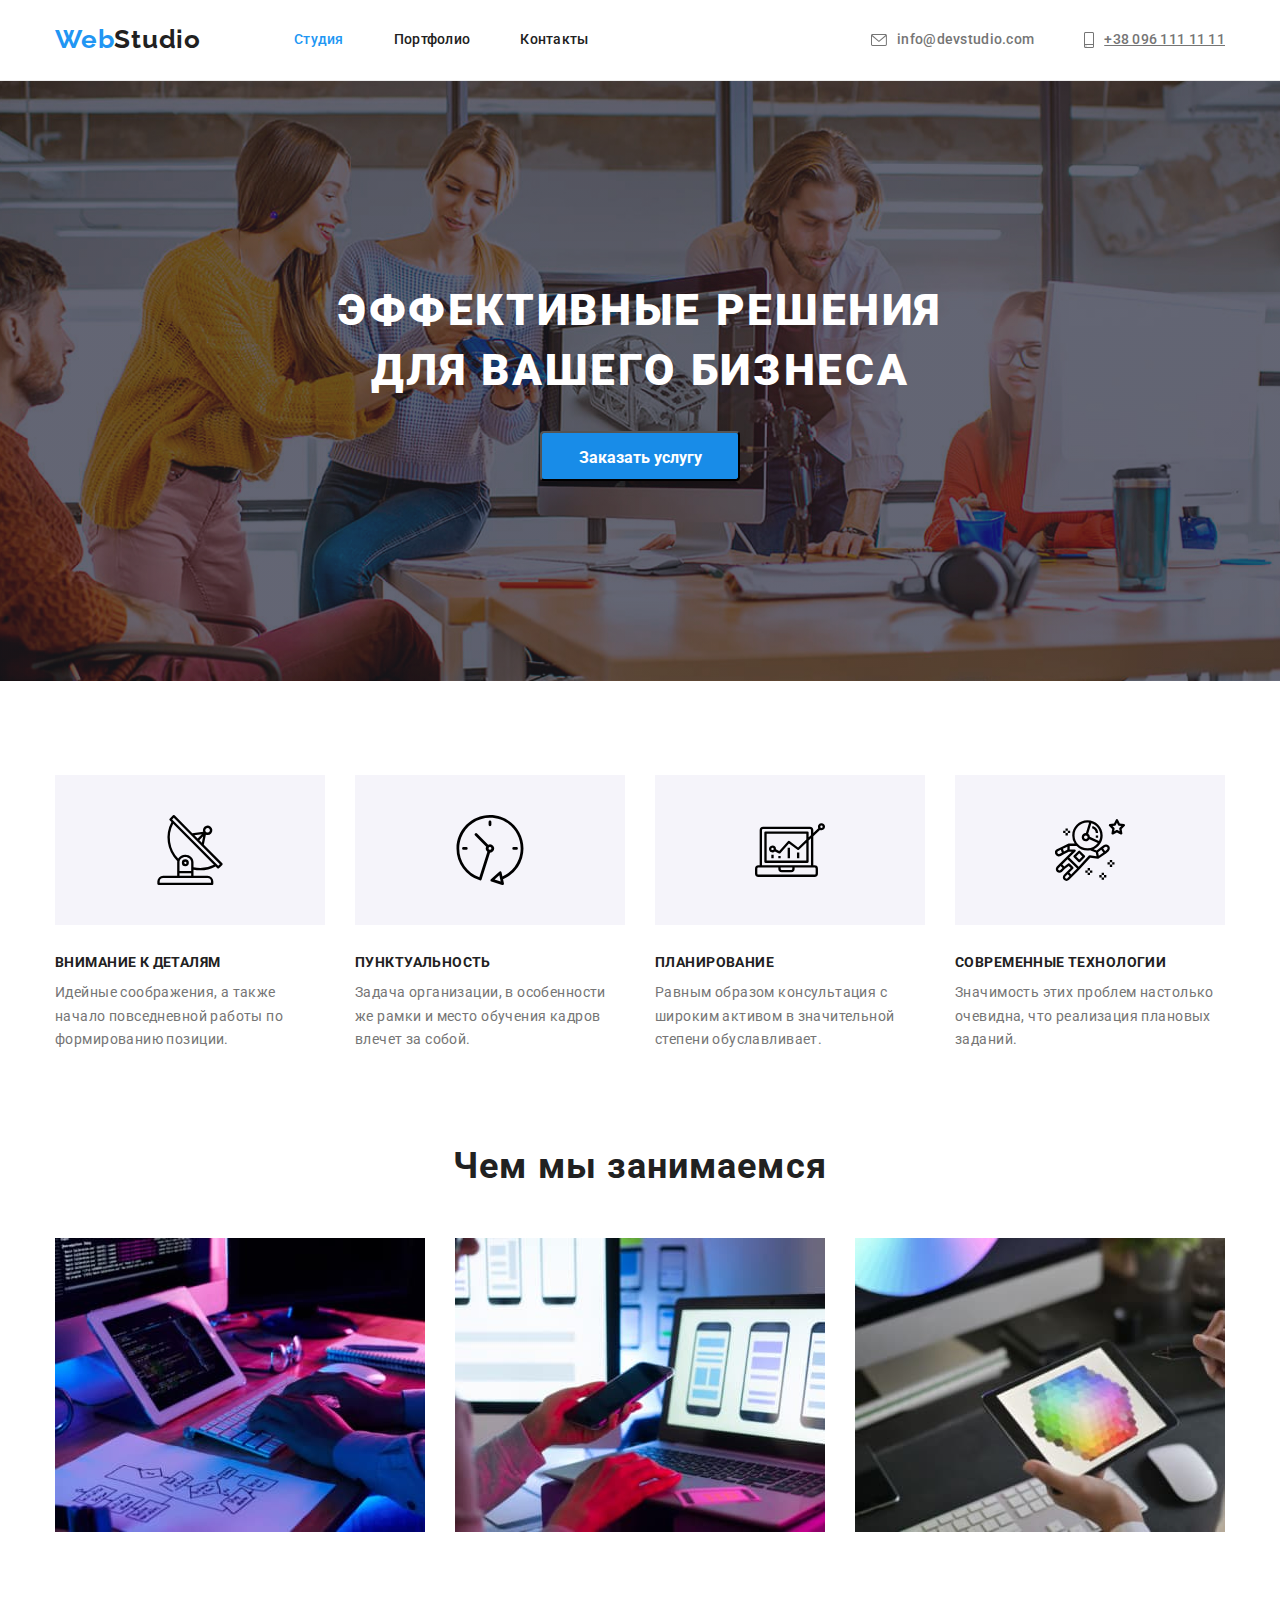
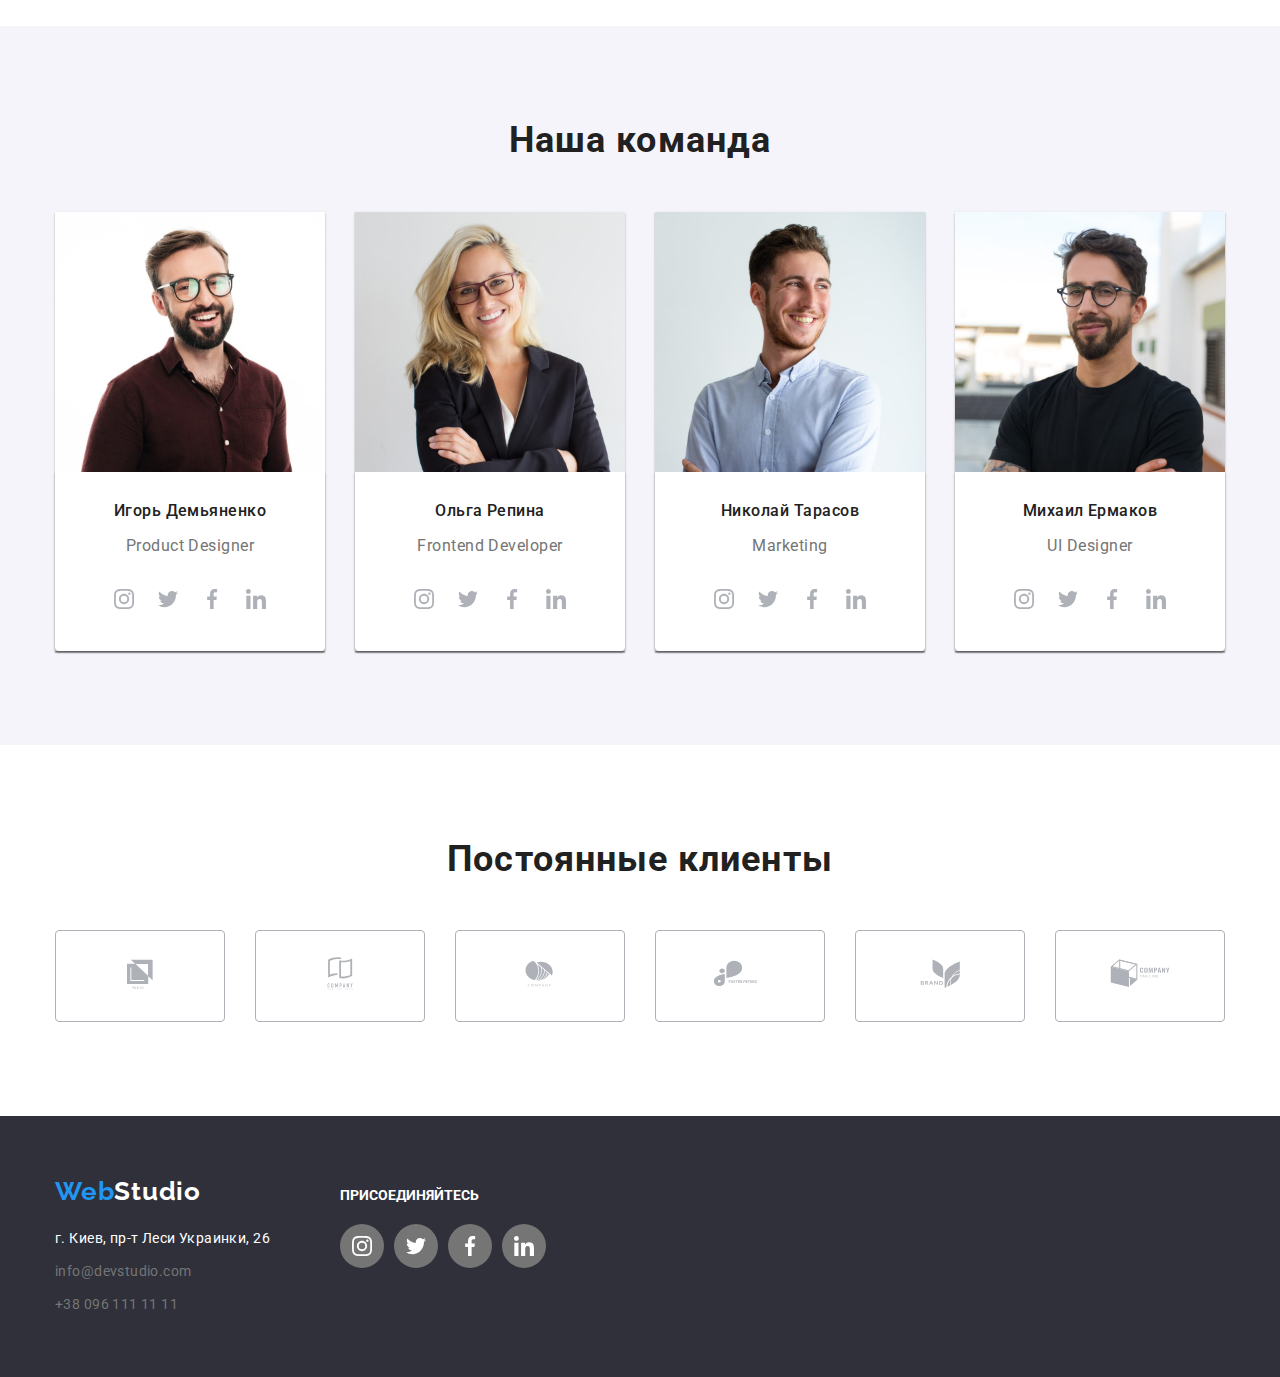
==== index.html @ 4d1e1547 "ghg" ====
<!DOCTYPE html>
<html lang="en">
<head>
    <meta charset="UTF-8">
    <meta http-equiv="X-UA-Compatible" content="IE=edge">   
    <meta name="viewport" content="width=device-width, initial-scale=1.0">
    <title>Document</title>
    <link rel="preconnect" href="https://fonts.googleapis.com">
    <link rel="preconnect" href="https://fonts.gstatic.com" crossorigin>
    <link href="https://fonts.googleapis.com/css2?family=Raleway:wght@700&family=Roboto:wght@400;500;700;900&display=swap" rel="stylesheet"> 
    <link 
          rel="stylesheet"
          href="https://cdnjs.cloudflare.com/ajax/libs/modern-normalize/1.1.0/modern-normalize.min.css"
        />
    <link rel="stylesheet" href="./css/styles.css">
    </head>
<body>
    <header class="header">
        <div class="container header-container">
            <nav class="main-nav">
            <a href="./index.html" lang="en" class="logo-left link">Web<span class="logo-right link">Studio</span></a>
            <ul class="site-nav list">
                <li class="site-nav-item"><a href="./index.html" class="site-nav-item link current">Студия</a></li>
                <li class="site-nav-item"><a href="./portfolio.html" class="site-nav-item link">Портфолио</a></li>
                <li class="site-nav-item"><a href="" class="site-nav-item link">Контакты</a></li>
            </ul>
            </nav>
            <ul class="header-contacts list">
                <li class="header-contacts-item">
                    <a href="mailto:info@devstudio.com" class="header-contacts link">
                    <svg class="studio-icon" width="16" height="12">
                        <use href="./images/sprite.svg#icon-envelope-hover"></use>
                     </svg>
                     info@devstudio.com
                    </a>
                </li>
                <li class="header-contacts-item">
                    <a href="tel:+380961111111" class="header-contacts link">
                    <a class="studio-link" href="">
                       <svg class="studio-icon" width="10" height="16">
                        <use href="./images/sprite.svg#icon-smartphone"></use>
                    </svg>
                    +38 096 111 11 11
                    </a>
                </li>
            </ul>
        </div>
    </header>
<main>
    <section class="hero overlay">
            <div class="container">
                <h1 class="hero-title">Эффективные решения для вашего бизнеса</h1>
                <button type="button" class="button-hero">Заказать услугу</button>
            </div>
            </section>
<!--Преимущества-->
    <section class="section">
            <div class="container">
                <h2 class="visually-hidden">Преимущества</h2>
                <ul class="advantage list">
                    <li class="advantage-item">
                        <div class="features">
                            <svg class="feature-svg" width="70" hight="70">
                                 <use href="./images/sprite.svg#icon-antenna-1">
                                #shadow-root (closed)
                                </use>
                            </svg>
                        </div>
                        <h3 class="advantage-title">Внимание к деталям</h3>
                        <p class="adv-description">Идейные соображения, а также начало повседневной работы по формированию позиции.</p>
                    </li>
                    <li class="advantage-item">
                        <div class="features">
                            <svg class="feature-svg" width="70" hight="70">
                                 <use href="./images/sprite.svg#icon-clock-1">
                                #shadow-root (closed)
                                </use>
                            </svg>
                        </div>
                        <h3 class="advantage-title">Пунктуальность</h3>
                        <p class="adv-description">Задача организации, в особенности же рамки и место обучения кадров влечет за собой.</p>
                    </li>
                    <li class="advantage-item">
                        <div class="features">
                            <svg class="feature-svg" width="70" hight="70">
                                 <use href="./images/sprite.svg#icon-diagram-1">
                                #shadow-root (closed)
                                </use>
                            </svg>
                        </div>
                        <h3 class="advantage-title">Планирование</h3>
                        <p class="adv-description">Равным образом консультация с широким активом в значительной степени обуславливает.</p>
                    </li>
                    <li class="advantage-item">
                        <div class="features">
                            <svg class="feature-svg" width="70" hight="70">
                                 <use href="./images/sprite.svg#icon-astronaut-1">
                                #shadow-root (closed)
                                </use>
                            </svg>
                        </div>
                        <h3 class="advantage-title">Современные технологии</h3>
                        <p class="adv-description">Значимость этих проблем настолько очевидна, что реализация плановых заданий.</p>
                    </li>
                </ul>
            </div>
        </section>
        <section class="section act-section">
            <div class="container">
                <h3 class="section-title">Чем мы занимаемся</h3>
                <ul class="project list activity">
                    <li class="act-item">
                        <img src="./img/hw1.jpg" alt="Верстка сайтов"
                        width="371"
                        height="294">
                    </li>
                    <li class="act-item">
                        <img src="./img/hw2.jpg" alt="Мобильные приложения" 
                        width="371"
                        height="294">
                    </li>
                    <li class="act-item">
                        <img src="./img/hw3.jpg" alt="WEB дизайн" 
                        width="371"
                        height="294">
                    </li>
                </ul>
            </div>
        </section>
        <!--Наша команда-->
        <section class="section team">
            <div class="container">
                <h2 class="section-title">Наша команда</h2>
                <ul class="project-team list">
                    <li class="team-image">
                        <img class="team-photo" src="./img/hw4.jpg" alt="Фото Игоря Демьяненко" 
                        width="270"
                        height="260">
                        <div class="team-description">
                            <h3 class="team-member">Игорь Демьяненко</h3>
                            <p class="project-type">Product Designer</p>
                            <ul class="socials list">
                                <li class="socials-icons">
                                    <a class="social-link" href aria-label="instagram" target="_blank">
                                        <svg class="socials-icon" width="20" heigh="20">
                                            <use href="./images/sprite.svg#icon-instagram-2"></use>
                                        </svg>
                                    </a>
                                </li>
                                <li class="socials-icons">
                                    <a class="social-link" href aria-label="twitter" target="_blank">
                                        <svg class="socials-icon" width="20" heigh="20">
                                            <use href="./images/sprite.svg#icon-twitter-1"></use>
                                        </svg>
                                    </a>
                                </li>
                                <li class="socials-icons">
                                    <a class="social-link" href aria-label="facebook" target="_blank">
                                        <svg class="socials-icon" width="20" heigh="20">
                                            <use href="./images/sprite.svg#icon-facebook-1"></use>
                                        </svg>
                                    </a>
                                </li>
                                <li class="socials-icons">
                                    <a class="social-link" href aria-label="linkedin" target="_blank">
                                        <svg class="socials-icon" width="20" heigh="20">
                                            <use href="./images/sprite.svg#icon-linkedin-1"></use>
                                        </svg>
                                    </a>
                                </li>
                            </ul>
                        </div>
                    </li>
                    <li class="team-image">
                        <img class="team-photo" src="./img/hw5.jpg" alt="Фото Ольги Репиной" 
                        width="270"
                        height="260">
                        <div class="team-description">
                            <h3 class="team-member">Ольга Репина</h3>
                            <p class="project-type">Frontend Developer</p>
                            <ul class="socials list">
                                <li class="socials-icons">
                                    <a class="social-link" href aria-label="instagram" target="_blank">
                                        <svg class="socials-icon" width="20" heigh="20">
                                            <use href="./images/sprite.svg#icon-instagram-2"></use>
                                        </svg>
                                    </a>
                                </li>
                                <li class="socials-icons">
                                    <a class="social-link" href aria-label="twitter" target="_blank">
                                        <svg class="socials-icon" width="20" heigh="20">
                                            <use href="./images/sprite.svg#icon-twitter-1"></use>
                                        </svg>
                                    </a>
                                </li>
                                <li class="socials-icons">
                                    <a class="social-link" href aria-label="facebook" target="_blank">
                                        <svg class="socials-icon" width="20" heigh="20">
                                            <use href="./images/sprite.svg#icon-facebook-1"></use>
                                        </svg>
                                    </a>
                                </li>
                                <li class="socials-icons">
                                    <a class="social-link" href aria-label="linkedin" target="_blank">
                                        <svg class="socials-icon" width="20" heigh="20">
                                            <use href="./images/sprite.svg#icon-linkedin-1"></use>
                                        </svg>
                                    </a>
                                </li>
                            </ul>
                        </div>
                    </li>
                    <li class="team-image">
                        <img class="team-photo" src="./img/hw6.jpg" alt="Фото Николая Тарасова" 
                        width="270"
                        height="260">
                        <div class="team-description">
                            <h3 class="team-member">Николай Тарасов</h3>
                            <p class="project-type">Marketing</p>
                            <ul class="socials list">
                                <li class="socials-icons">
                                    <a class="social-link" href aria-label="instagram" target="_blank">
                                        <svg class="socials-icon" width="20" heigh="20">
                                            <use href="./images/sprite.svg#icon-instagram-2"></use>
                                        </svg>
                                    </a>
                                </li>
                                <li class="socials-icons">
                                    <a class="social-link" href aria-label="twitter" target="_blank">
                                        <svg class="socials-icon" width="20" heigh="20">
                                            <use href="./images/sprite.svg#icon-twitter-1"></use>
                                        </svg>
                                    </a>
                                </li>
                                <li class="socials-icons">
                                    <a class="social-link" href aria-label="facebook" target="_blank">
                                        <svg class="socials-icon" width="20" heigh="20">
                                            <use href="./images/sprite.svg#icon-facebook-1"></use>
                                        </svg>
                                    </a>
                                </li>
                                <li class="socials-icons">
                                    <a class="social-link" href aria-label="linkedin" target="_blank">
                                        <svg class="socials-icon" width="20" heigh="20">
                                            <use href="./images/sprite.svg#icon-linkedin-1"></use>
                                        </svg>
                                    </a>
                                </li>
                            </ul>
                        </div>
                    </li>
                    <li class="team-image">
                        <img class="team-photo" src="./img/hw7.jpg" alt="Фото Михаила Ермакова" 
                        width="270"
                        height="260">
                        <div class="team-description">
                            <h3 class="team-member">Михаил Ермаков</h3>
                            <p class="project-type">UI Designer</p>
                            <ul class="socials list">
                                <li class="socials-icons">
                                    <a class="social-link" href aria-label="instagram" target="_blank">
                                        <svg class="socials-icon" width="20" heigh="20">
                                            <use href="./images/sprite.svg#icon-instagram-2"></use>
                                        </svg>
                                    </a>
                                </li>
                                <li class="socials-icons">
                                    <a class="social-link" href aria-label="twitter" target="_blank">
                                        <svg class="socials-icon" width="20" heigh="20">
                                            <use href="./images/sprite.svg#icon-twitter-1"></use>
                                        </svg>
                                    </a>
                                </li>
                                <li class="socials-icons">
                                    <a class="social-link" href aria-label="facebook" target="_blank">
                                        <svg class="socials-icon" width="20" heigh="20">
                                            <use href="./images/sprite.svg#icon-facebook-1"></use>
                                        </svg>
                                    </a>
                                </li>
                                <li class="socials-icons">
                                    <a class="social-link" href aria-label="linkedin" target="_blank">
                                        <svg class="socials-icon" width="20" heigh="20">
                                            <use href="./images/sprite.svg#icon-linkedin-1"></use>
                                        </svg>
                                    </a>
                                </li>
                            </ul>
                        </div>
                    </li>
                </ul>
            </div>
        </section>
        <!--Постоянные клиенты-->
        <section class="section">
            <div class="container">
                <h3 class="section-title">Постоянные клиенты</h3>
                <ul class="clients-list list">
                    <li class="clients-item">
                        <a class="clients-link" href="./index.html" aria-label="Company Logo">
                            <svg class="clients-icon" width="106" heigh="60">
                                <use href="./images/sprite.svg#icon-Client-1">
                                    #shadow-root (closed)
                                    <symbol id="icon-Client-1" viewBox="0 0 59 32">
                                        <path d="m24.348 8 2.438 2.308-4.524-.003v11.196h11.826V17.22l2.435 2.305V8H24.349zm9.632 8.949-6.911-6.543h6.911v6.543zm-2.146 2.914h-7.702v-7.53h.544v7.02h7.157v.51zm-5.883 3.128h.238l-.414.781v.455h-.216v-.455l-.415-.781h.239l.285.586.285-.586zm.357 1.236.1-.288h.479l.101.288h.224l-.468-1.236h-.193l-.467 1.236h.223zm.34-.974.179.513h-.358l.179-.513zm1.133.484a.325.325 0 0 0 .063.411c.073.065.172.097.294.097s.228-.033.316-.099l.07.082h.239l-.182-.215a.618.618 0 0 0 .107-.374h-.179a.49.49 0 0 1-.052.227l-.239-.282.084-.061c.059-.043.102-.086.128-.129s.039-.091.039-.143c0-.078-.029-.143-.087-.196s-.131-.08-.221-.08c-.1 0-.179.028-.238.085s-.088.133-.088.229c0 .04.009.081.028.123s.053.094.101.155a.726.726 0 0 0-.184.171zm.558.273a.32.32 0 0 1-.195.07c-.062 0-.111-.018-.148-.053s-.055-.082-.055-.139c0-.066.034-.125.102-.177l.026-.019.27.318zm-.222-.548c-.058-.072-.087-.132-.087-.179 0-.041.012-.076.036-.103s.056-.041.096-.041c.037 0 .068.012.093.035s.037.05.037.082a.153.153 0 0 1-.053.12l-.026.021-.094.065zm2.013.672a.498.498 0 0 1-.339.11.453.453 0 0 1-.434-.27.723.723 0 0 1-.064-.3v-.115c0-.117.021-.219.062-.308s.101-.157.177-.206a.5.5 0 0 1 .268-.072c.136 0 .246.037.329.111s.132.179.145.314h-.214c-.01-.089-.036-.153-.078-.192s-.102-.059-.183-.059c-.093 0-.165.034-.216.103s-.075.168-.076.3v.11c0 .134.024.235.071.306s.118.105.211.105c.084 0 .148-.019.19-.057s.069-.101.081-.189h.214a.445.445 0 0 1-.146.309zm1.262-.173a.76.76 0 0 0 .063-.319v-.069c-.001-.121-.022-.226-.065-.317a.477.477 0 0 0-.448-.282.482.482 0 0 0-.449.285.748.748 0 0 0-.064.319v.07c.001.118.022.223.065.313s.104.161.182.21a.497.497 0 0 0 .268.073c.101 0 .191-.024.268-.073s.138-.119.18-.211zm-.23-.699a.539.539 0 0 1 .078.315v.065c0 .139-.026.245-.077.318s-.124.109-.219.109c-.094 0-.168-.037-.221-.111s-.079-.179-.079-.315v-.071c.001-.133.028-.236.08-.308s.125-.11.218-.11c.095 0 .168.037.22.11z"/>
                                    </symbol>
                                </use>
                            </svg>  
                        </a>
                    </li>
                    <li class="clients-item">
                        <a class="clients-link" href="./index.html" aria-label="Company Logo">
                            <svg class="clients-icon" width="106" heigh="60">
                                <use href="./images/sprite.svg#icon-Client-2"></use>
                            </svg>  
                        </a>
                    </li>
                    <li class="clients-item">
                        <a class="clients-link" href="./index.html" aria-label="Company Logo">
                            <svg class="clients-icon" width="106" heigh="60">
                                <use href="./images/sprite.svg#icon-Client-3"></use>
                            </svg>  
                        </a>
                    </li>
                    <li class="clients-item">
                        <a class="clients-link" href="./index.html" aria-label="Company Logo">
                            <svg class="clients-icon" width="106" heigh="60">
                                <use href="./images/sprite.svg#icon-Client-4"></use>
                            </svg>  
                        </a>
                    </li>
                    <li class="clients-item">
                        <a class="clients-link" href="./index.html" aria-label="Company Logo">
                            <svg class="clients-icon" width="106" heigh="60">
                                <use href="./images/sprite.svg#icon-Client-5"></use>
                            </svg>  
                        </a>
                    </li>
                    <li class="clients-item">
                        <a class="clients-link" href="./index.html" aria-label="Company Logo">
                            <svg class="clients-icon" width="106" heigh="60">
                                <use href="./images/sprite.svg#icon-Client-6"></use>
                            </svg>  
                        </a>
                    </li>
                </ul>
            </div>
        </section>
    </main>
    <!--Подвал-->
    <footer class="footer">
        <div class="container footer-contacts">
            <div class="footer-block">
                <a href="index.html" lang="en" class="logo-left-footer link">Web<span class="logo-right-down link">Studio</span></a>
            <address class="address">
            <ul class="list">
                <li class="footer-address"><a href="https://goo.gl/maps/m6iM4TvxNRospSLj7" class="contacts link"><span class="contacts-map">г. Киев, пр-т Леси Украинки, 26</span></a></li>
                <li class="footer-address"><a href="mailto:info@devstudio.com" class="contacts link">info@devstudio.com</a></li>
                <li class="footer-address"><a href="tel:+380961111111" class="contacts link">+38 096 111 11 11</a></li>
            </ul>
            </address>
        </div>
        <div class="network-block">
            <h3 class="footer-title">Присоединяйтесь</h3>
            <ul class="socials list">
                <li class="footer-socials-icons">
                    <a class="footer-social-link" href aria-label="instagram" target="_blank">
                        <svg class="socials-icon" width="20" heigh="20">
                            <use href="./images/sprite.svg#icon-instagram-2">
                                #shadow-root (closed)
                                <symbol id="icon-instagram-2" viewBox="0 0 32 32">
                                    <path d="M31.969 9.408c-.075-1.7-.35-2.869-.744-3.882a7.806 7.806 0 0 0-1.851-2.838A7.867 7.867 0 0 0 26.542.844C25.523.45 24.36.175 22.66.1 20.947.019 20.403 0 16.059 0s-4.888.019-6.595.094c-1.7.075-2.869.35-3.882.744a7.803 7.803 0 0 0-2.838 1.85A7.867 7.867 0 0 0 .9 5.52C.506 6.539.231 7.702.156 9.402c-.081 1.713-.1 2.257-.1 6.601s.019 4.888.094 6.595c.075 1.7.35 2.869.744 3.882a7.895 7.895 0 0 0 1.85 2.838 7.867 7.867 0 0 0 2.832 1.844c1.019.394 2.182.669 3.882.744 1.706.075 2.25.094 6.595.094s4.888-.019 6.595-.094c1.7-.075 2.869-.35 3.882-.744a8.184 8.184 0 0 0 4.682-4.682c.394-1.019.669-2.182.744-3.882.075-1.707.094-2.251.094-6.595s-.006-4.888-.081-6.595zm-2.882 13.065c-.069 1.563-.331 2.407-.55 2.969a5.31 5.31 0 0 1-3.038 3.038c-.563.219-1.413.481-2.969.55-1.688.075-2.194.094-6.464.094s-4.782-.019-6.464-.094c-1.563-.069-2.407-.331-2.969-.55a4.926 4.926 0 0 1-1.838-1.194 4.974 4.974 0 0 1-1.194-1.838c-.219-.563-.481-1.413-.55-2.969-.075-1.688-.094-2.194-.094-6.464s.019-4.782.094-6.464c.069-1.563.331-2.407.55-2.969a4.868 4.868 0 0 1 1.2-1.838A4.974 4.974 0 0 1 6.639 3.55c.563-.219 1.413-.481 2.969-.55 1.688-.075 2.194-.094 6.464-.094 4.276 0 4.782.019 6.464.094 1.563.069 2.407.331 2.969.55a4.914 4.914 0 0 1 1.838 1.194 4.974 4.974 0 0 1 1.194 1.838c.219.563.481 1.413.55 2.969.075 1.688.094 2.194.094 6.464s-.019 4.77-.094 6.458z"/>
                                    <path d="M16.059 7.783c-4.538 0-8.22 3.682-8.22 8.22s3.682 8.22 8.22 8.22c4.539 0 8.22-3.682 8.22-8.22s-3.682-8.22-8.22-8.22zm0 13.552a5.333 5.333 0 0 1 0-10.664 5.333 5.333 0 0 1 0 10.664zM26.524 7.458a1.919 1.919 0 1 1-3.838 0 1.919 1.919 0 0 1 3.838 0z"/>
                                </symbol>
                            </use>
                        </svg>
                    </a>
                </li>
                <li class="footer-socials-icons">
                    <a class="footer-social-link" href aria-label="twitter" target="_blank">
                        <svg class="socials-icon" width="20" heigh="20">
                            <use href="./images/sprite.svg#icon-twitter-1">
                                #shadow-root (closed)
                                <symbol id="icon-twitter-1" viewBox="0 0 32 32">
                                    <path d="M32 6.078c-1.19.522-2.458.868-3.78 1.036a6.523 6.523 0 0 0 2.886-3.626 13.11 13.11 0 0 1-4.16 1.588A6.574 6.574 0 0 0 22.154 3c-3.632 0-6.556 2.948-6.556 6.562 0 .52.044 1.02.152 1.496-5.454-.266-10.28-2.88-13.522-6.862a6.605 6.605 0 0 0-.898 3.316 6.57 6.57 0 0 0 2.914 5.452 6.479 6.479 0 0 1-2.964-.808v.072c0 3.188 2.274 5.836 5.256 6.446a6.548 6.548 0 0 1-1.72.216 5.8 5.8 0 0 1-1.242-.112c.85 2.598 3.262 4.508 6.13 4.57a13.182 13.182 0 0 1-8.134 2.798c-.538 0-1.054-.024-1.57-.09A18.469 18.469 0 0 0 10.064 29c12.072 0 18.672-10 18.672-18.668 0-.29-.01-.57-.024-.848A13.087 13.087 0 0 0 32 6.078z"/>
                                </symbol> 
                            </use>
                        </svg>
                    </a>
                </li>
                <li class="footer-socials-icons">
                    <a class="footer-social-link" href aria-label="facebook" target="_blank">
                        <svg class="socials-icon" width="20" heigh="20">
                            <use href="./images/sprite.svg#icon-facebook-1">
                                #shadow-root (closed)
                                <symbol id="icon-facebook-1" viewBox="0 0 32 32">
                                    <path d="M21.329 5.313h2.921V.225C23.746.156 22.013 0 19.994 0c-4.212 0-7.097 2.649-7.097 7.519V12H8.249v5.688h4.648V32h5.699V17.689h4.46l.708-5.688h-5.169V8.082c.001-1.644.444-2.769 2.735-2.769z"/>
                                </symbol> 
                            </use>
                        </svg>
                    </a>
                </li>
                <li class="footer-socials-icons">
                    <a class="footer-social-link" href aria-label="linkedin" target="_blank">
                        <svg class="socials-icon" width="20" heigh="20">
                            <use href="./images/sprite.svg#icon-linkedin-1">
                                #shadow-root (closed)
                                <symbol id="icon-linkedin-1" viewBox="0 0 32 32">
                                    <path d="M31.992 32v-.001H32V20.263c0-5.741-1.236-10.164-7.948-10.164-3.227 0-5.392 1.771-6.276 3.449h-.093v-2.913h-6.364v21.364h6.627V21.42c0-2.785.528-5.479 3.977-5.479 3.399 0 3.449 3.179 3.449 5.657v10.401h6.62zM.528 10.636h6.635V32H.528V10.636zM3.843 0C1.722 0 0 1.721 0 3.843s1.721 3.879 3.843 3.879c2.121 0 3.843-1.757 3.843-3.879A3.846 3.846 0 0 0 3.843 0z"/>
                                </symbol>
                            </use>
                        </svg>
                    </a>
                </li>
            </ul>
        </div>
    </footer>
</body>
</html>
---- css/styles.css ----
:root {
    --primary-text-color: #757575;
    --secondary-color: #212121;
    --accent-color: #2196F3;
    --gray-background: #F5F4FA;
    --main-color: #FFFFFF;
    --icon-color: #AFB1B8; 

    --section-background: #E5E5E5;
    --footer--header-background: #2F303A;
    --button-hero-color: #188ce8;

    --border-color: #ECECEC;
    --project-items-border-color:#EEEEEE;

    --card-set-gap: 30px;

    --button-hero-shadow: 0px 4px 4px rgba(0, 0, 0, 0.15);
    --card-shadow: 0px 1px 3px rgba(0, 0, 0, 0.12), 0px 1px 1px rgba(0, 0, 0, 0.14), 0px 2px 1px rgba(0, 0, 0, 0.2);
    --bg-color-hero: rgba(47, 48, 58, 0.4);
    --bg-second-color: #C4C4C4;

    --box-shadow-color: 0px 4px 4px 0px rgba(0, 0, 0, 0.25);
    --box-shadow-sec-color: 0px 1px 3px 0px rgba(0, 0, 0, 0.12), 0px 1px 1px 0px rgba(0, 0, 0, 0.14), 0px 2px 1px 0px rgba(0, 0, 0, 0.2);
    --box-shadow-carts: 1px 4px 6px 0px rgba(0, 0, 0, 0.16), 0px 4px 4px 0px rgba(0, 0, 0, 0.06), 0px 1px 1px 0px rgba(0, 0, 0, 0.12);
}

body {
    background-color: var(--main-color);
    color: var(--primary-text-color);
    font-family: 'Roboto', sans-serif; 
}

h1,
h2,
h3,
p,
ul {
  margin: 0;
}

img {
    display: block;
    max-width: 100%;
    height: auto;
  }

.list {
    margin: 0;
    padding: 0;
    list-style: none;
}

.link {
    display: inline-block;

    text-decoration: none;
    color: inherit;
}

.contacts {
    color: var(--secondary-color);
}

.visually-hidden {
    position: absolute;
    white-space: nowrap;
    width: 1px;
    height: 1px;
    overflow: hidden;
    border: 0;
    padding: 0;
    clip: rect(0 0 0 0);
    clip-path: inset(50%);
    margin: -1px;
  }

  
.container {
    width: 1200px;
    padding-left: 15px;
    padding-right: 15px;
    
    margin-left: auto;
    margin-right: auto;
}

/* Header */

.header {
    background: var(--main-color);
    border-bottom: 1px solid var(--border-color);
}

.site-nav {
    display: flex;
    align-items: center;
    margin-left: 93px;
}

.studio-link {
    display: flex;
    align-items: center;
    
    color: var(--primary-text-color);
}

.studio-link:hover,
.studio-link:focus {
    color: var(--accent-color);
}



.studio-icon {
    margin-right: 10px;

    fill: currentColor; 
}

.project-team {

    display: flex;
    align-items: center;
    flex-wrap: nowrap;

    padding-left: 0;
    padding-right: 0;
}

.team-image {
    margin-right: 30px;
    width: 270px;

    background: var(--main-white-color);
    box-shadow: var(--box-shadow-sec-color);
    margin-right: 30px;
    font-size: 0px;
}

.team-image:last-child {
    margin-right: 0;
}


.site-nav-item { 
    /* margin-right: 50px; */
    display: inline-block;

    font-family: inherit;
    font-weight: 500;
    font-size: 14px;
    line-height: 1.14;
    letter-spacing: 0.02em;
    color: var(--secondary-color)
    }

.site-nav .site-nav-item:not(:last-child) {   
    margin-right: 50px;
}

.site-nav .link {
    display: block;
    padding-top: 32px;
    padding-bottom: 32px;
}
   
.site-nav-item:hover,
.site-nav-item:focus,
.site-nav-item:active {
    color: var(--accent-color);
    }

.current {
        color: var(--accent-color);
    }

.header-container {
    display: flex;
    align-items:center;
   
}

.main-nav {
    display: flex;
}
   
.header-contacts {
    display: flex;
    margin-left: auto;
    align-items: center;

    font-weight: 500;
    font-size: 14px;
    line-height: 1.14;
    letter-spacing: 0.02em;
    color: var(--primary-text-color)
    }

.header-contacts:hover,
.header-contacts:focus {
    color: var(--accent-color);
    }

.header-contacts-item {
    margin-right: 50px;
    display: inline-block;
}

.header-contacts-item:last-child {
    margin-right: 0;
}

/* Logo */ 


.logo-left {
    padding: 24px 0;

    font-family: 'Raleway', sans-serif;
    font-weight: 700;
    font-size: 26px;
    line-height: 1.19;
    letter-spacing: 0.03em;
    color: var(--accent-color)
}

.logo-left-footer {
    font-family: 'Raleway', sans-serif;
    font-weight: 700;
    font-size: 26px;
    line-height: 1.19;
    letter-spacing: 0.03em;
    color: var(--accent-color)
}

.logo-right {
    font-family: 'Raleway', sans-serif;
    font-weight: 700;
    font-size: 26px;
    line-height: 1.19;
    letter-spacing: 0.03em;
    color: var(--secondary-color)
}

.logo-right-down {
    font-family: 'Raleway', sans-serif;
    font-weight: 700;
    font-size: 26px;
    line-height: 1.19;
    letter-spacing: 0.03em;
    color: var(--main-color)
}

.logo-left .logo-right .logo-right-down {
    font-family: 'Raleway', sans-serif; 
}

.logo-left .logo-right-down {
    margin: 0;
    padding: 0;
}

/* Hero */

.hero {
    background: var(--footer--header-background);
    text-align: center;
    padding-top: 200px;
    padding-bottom: 200px;
}

.overlay {
    max-width: 1600px;
    background-image: linear-gradient(to bottom, var(--bg-color-hero), var(--bg-color-hero)), url(../images/HeroImg.jpg);
    background-repeat: no-repeat;
    background-position: center;
    background-size: cover;
    background-color: var(--bg-second-color);
}  

.hero-title {
    
    margin-bottom: 30px;
    margin-left: auto; 
    margin-right: auto; 
      
    text-align: center;
    width: 696px;
    
    color: var(--main-color);
    font-weight: 900;
    font-size: 44px;
    line-height: 1.36;
    letter-spacing: 0.06em;
    text-transform: uppercase;
    
}

/* Преимущества. */

.section {
    padding-bottom: 94px;
    padding-top: 94px;
      
}

.section-title {
    margin-bottom: 50px;
    
    font-weight: 700;
    font-size: 36px;
    line-height: 1.16;
    text-align: center;
    letter-spacing: 0.03em;
    color: var(--secondary-color);
}

.advantage {
    display: flex;
         
    font-weight: 700;
    font-size: 14px;
    line-height: 1.14;
    letter-spacing: 0.03em;
    color: var(--secondary-color);
}

.advantage-title {
    margin-bottom: 10px;
    text-align: left;
    
    font-weight: 700;
    font-size: 14px;
    text-transform: uppercase;
}

.advantage-item {
    margin-right: 30px;
    width: 270px;
}

.advantage-item:last-child {
    margin-right: 0;
    flex-shrink:unset;
}


.adv-description {
    font-weight: 400;
    font-size: 14px;
    line-height: 1.71;
    letter-spacing: 0.03em;
    
    color: var(--primary-text-color);
}

.features {
    display: flex;
    justify-content: center;
    background-color: var(--gray-background);

    margin-bottom: 30px;
}

/*Чем мы занимаемся*/

.act-section {
    padding-top: 0;
}

.activity {
   display: flex;
   flex-wrap: nowrap;

}


.act-item {
   margin-right: 30px;
   width: 370px;
}

.act-item:last-child {
    margin-right: 0;
}

/* Наша команда */

.team {
    padding-top: auto;
    
    background-color: var(--gray-background);

}

.project-team {
    display: flex;
    align-items: center;
    flex-wrap: nowrap;

    padding-left: 0;
    padding-right: 0;
}

.team-image {
    margin-right: 30px;
    width: 270px;
}

.team-image:last-child {
    margin-right: 0;
}

.team-description {
    text-align: center;
    padding-top: 30px;
    padding-bottom: 30px;
    border: 1px;
    border-bottom-right-radius: 4px;
    border-bottom-left-radius: 4px;

    
    background-color: var(--main-color);
    box-shadow: 0px 1px 3px rgba(0, 0, 0, 0.12), 0px 1px 1px rgba(0, 0, 0, 0.14), 0px 2px 1px rgba(0, 0, 0, 0.2);
}

.team-member {
    margin-bottom: 10px;
           
    color: var(--secondary-color);
    font-weight: 500;
    font-size: 16px;
    line-height: 1.18;
    letter-spacing: 0.03em;

}

.team-position {
    font-weight: 400;
    font-size: 16px;
    line-height: 1.18;
    letter-spacing: 0.03em;
}

.socials {
    display: flex;
    justify-content: center;
    align-items: center;
}

.social-link {
    display: flex;
    align-items: center;
    justify-content: center;

    width: 44px;
    height: 44px;
    background-color: var(--main-color);
    color: var(--icon-color);

    border-radius: 50%;
    
}
.social-link:hover,
.social-link:focus {
    background-color: var(--accent-color);
    color: var(--main-color);
}

.socials-icon {
    fill: currentColor;

}



/*Клиенты*/
.clients-list {
    display: flex;
    flex-wrap: wrap;
    /*justify-content: center;
    align-items: center;*/
    cursor: pointer;
}


.clients-link:hover,
.link-client:focus {
    border: 1px solid var(--accent-color);
    background-color: var(--main-color);
    fill: var(--accent-color);
  }

.clients-item {
    display: flex;
    display: flex;
    height: 92px;
    border-radius: 4px;
    border: 1px solid var(--icon-color);
    background-color: var(--main-color);
    justify-content: center;
    align-items: center;
    width: calc((100% - 150px) / 6);

}

.clients-item:not(:last-child) {
    margin-right: 30px;
}

.clients-icon {
    fill: var(--icon-color);
}

.clients-icon:hover,
.clients-icon:focus {
    fill: var(--accent-color);
}

/*Button*/

.button {
    display: inline-block;
    min-width: 73px;
    min-height: 38px;
    text-align: center;
    border-radius: 4px;
    padding: 6px 22px;

    font-family: inherit;
    color: var(--secondary-color);
    background: var(--gray-background);
    font-weight: 500;
    font-size: 16px;
    line-height: 1.62;
    
    cursor: pointer;
    border-radius: 4px;
    
}

.button:hover,
.button:focus {
    background-color: var(--accent-color);
    color: var(--main-color);
}

.button-hero {
    display: inline-block;
    width: 200px;
    height: 50px;
    text-align: center;

    font-style: normal;
    font-weight: 700;
    font-size: 16px;
    line-height: 1.87;

    background-color: var(--button-hero-color);
    cursor: pointer;
    color: var(--main-color);

    box-shadow: var(--button-hero-shadow);

    border-radius: 4px;
    padding: 10px 32px;

    
}

/* Портфолио */

.site-nav-button {
    display: flex;
    margin-bottom: 50px;
    justify-content: center;
    

    font-family: inherit;
    font-weight: 500;
    font-size: 16px;
    line-height: 1.62;
    letter-spacing: 0.03em;
    color: var(--secondary-color);
}

.button-item {
    margin-right: 8px;
}

.button-item:hover,
.button-item:focus {
    box-shadow: 0px 1px 1px rgba(0, 0, 0, 0.12),
    0px 4px 4px rgba(0, 0, 0, 0.06),
    1px 4px 6px rgba(0, 0, 0, 0.16);
}

.button-item:last-child {
    margin-right: 0;
}

.project {
    display: flex;
    flex-wrap: wrap;
    align-items: center;
    padding-left: 0;
    padding-right: 0;
   
    background: var(--main-color);
    
}

.project-items {
    max-width: 370px;
    margin-right: 30px;
    margin-bottom: 30px;
}

.project-items:hover {
    box-shadow: 0px 1px 1px rgba(0, 0, 0, 0.12),
    0px 4px 4px rgba(0, 0, 0, 0.06),
    1px 4px 6px rgba(0, 0, 0, 0.16);
}


.project-items {
    flex-basis: calc((100% - 60px) / 3);
}

.project-items:nth-child(3n) {
    margin-right: 0;
    
}

.project-items:nth-last-child(-n + 3) {
    margin-bottom: 0;
}

.project-info {
    padding: 20px 24px;
    border-left: 1px solid var(--project-items-border-color);
    border-bottom: 1px solid var(--project-items-border-color);
    border-right: 1px solid var(--project-items-border-color);
}

.project-name { 
    margin-bottom: 4px;

    font-weight: 700;
    font-size: 18px;
    line-height: 2;
    letter-spacing: 0.06em;
    color: var(--secondary-color);
}

.project-type {
    margin-bottom: 16px;

    font-weight: 400;
    font-size: 16px;
    line-height: 1.87;
    letter-spacing: 0.03em;
    color: var(--primary-text-color);
}

/* Footer */

.footer {
    display: flex;

    padding-top: 60px;
    padding-bottom: 60px;
    background: var(--footer--header-background);
}

.footer-contacts {
    display: flex;
    justify-content: flex-start;
    align-items: baseline;
}

.footer-address {
    margin-bottom: 9px;
}

.footer-address:last-child {
    margin-bottom: 0;
}

.address {
    font-style: normal;
    text-align: left;

    margin-top: 20px;
}

.contacts {
    color: var(--main-color) 60%;
    font-size: 14px;
    line-height: 1.71;
    letter-spacing: 0.03em
}

.contacts:hover,
.contacts:focus {
    color: var(--accent-color);
}

.contacts-map {
    font-family: inherit;
    font-size: 14px;
    line-height: 1.71;
    letter-spacing: 0.03em;
    color: var(--main-color);
}

.contacts-map:hover,
.contacts-map:focus {
    color: var(--accent-color);
}

/*Іконки футеру*/

.footer-icon {
    fill: var(--main-color);
    background-color: var(--primary-text-color);

}

.footer-icon:hover,
.footer-icon:focus {
    fill: var(--main-color);
    background-color: var(--accent-color);
}

.footer-title {
    margin-bottom: 20px;
    text-align: left;
    
    font-weight: 700;
    font-size: 14px;
    text-transform: uppercase;
    color: var(--main-color);
}

.footer-socials {
    display: flex;
}

.footer-social-link {
    display: flex;
    align-items: center;
    justify-content: center;
    

    width: 44px;
    height: 44px;
    background-color: var(--primary-text-color);
    color: var(--main-color);

    border-radius: 50%;
}

.footer-social-link:hover,
.footer-social-link:focus {
    background-color: var(--accent-color);
    color: var(--main-color);
}

.footer-socials {
    color: var(--primary-text-color);
}
.footer-socials-icons:not(:last-child) {
    margin-right: 10px;
}

.network-block {
    margin-left: 70px;
}
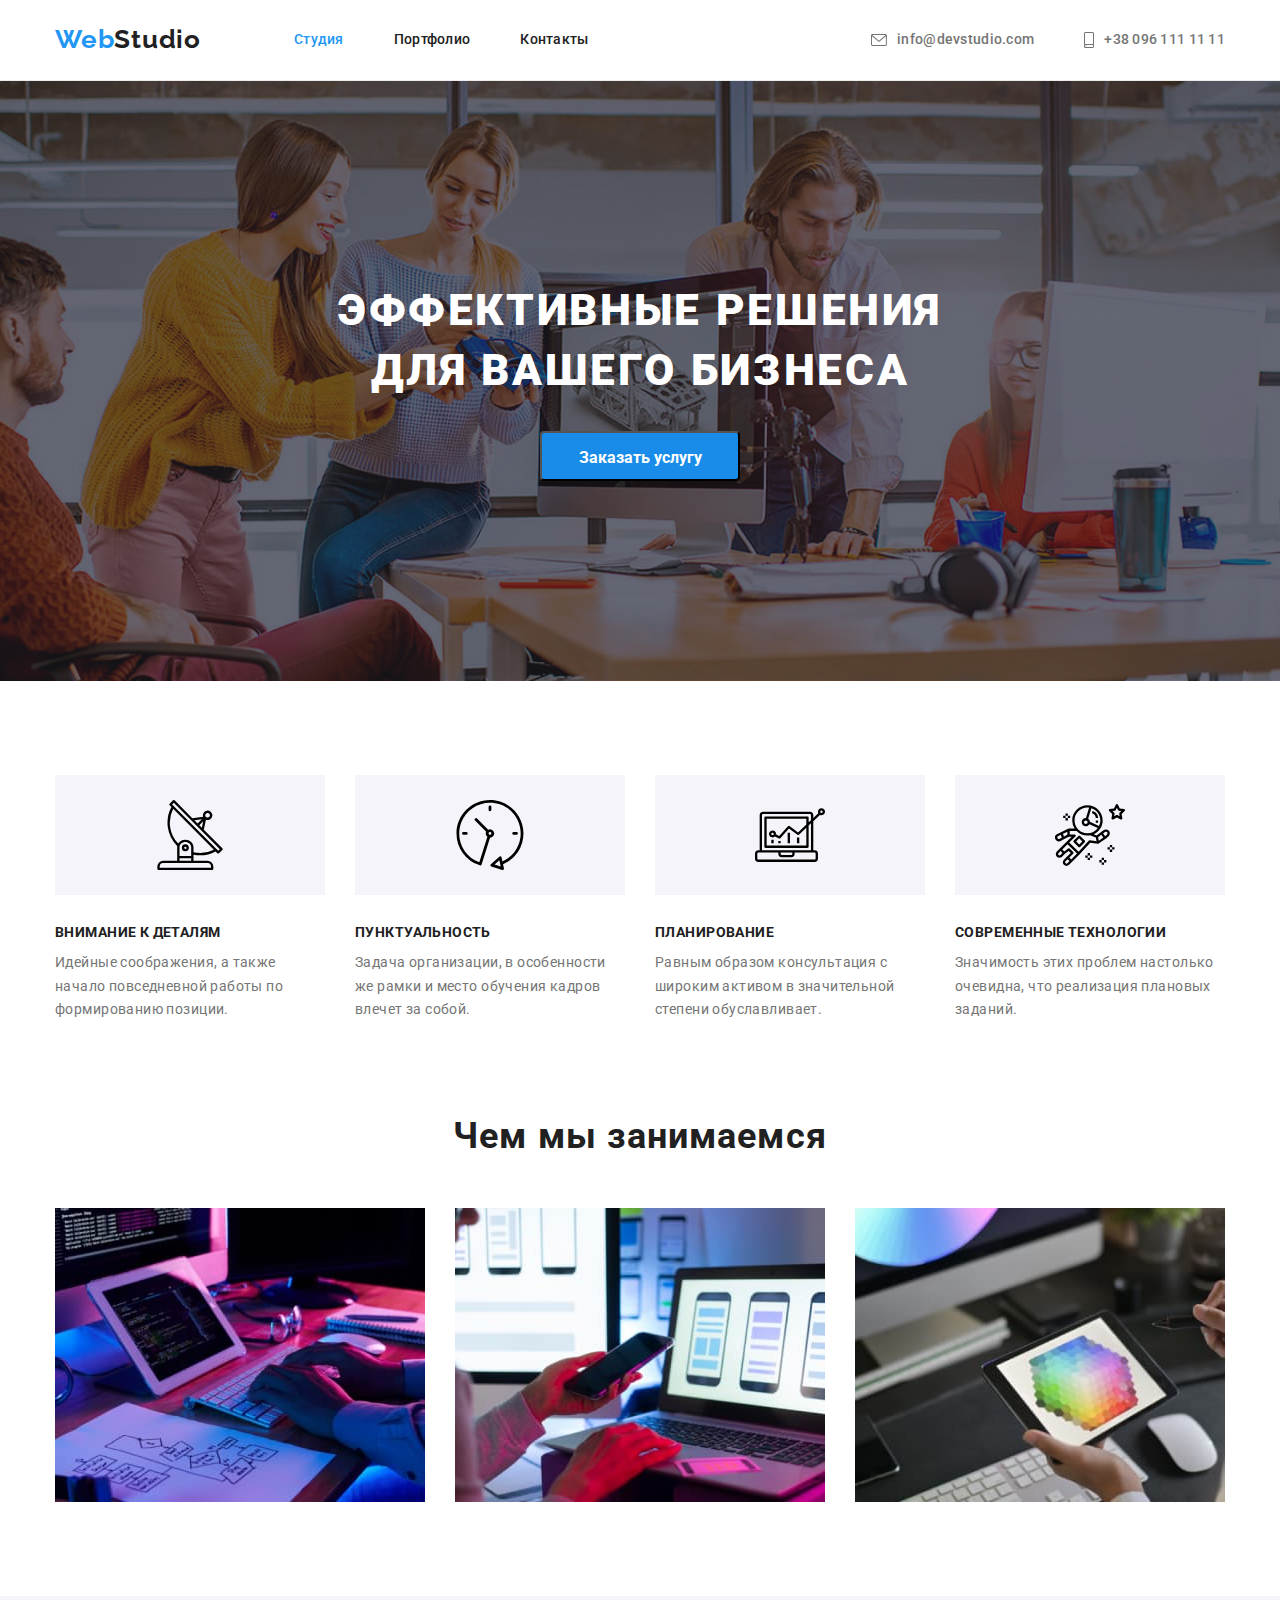
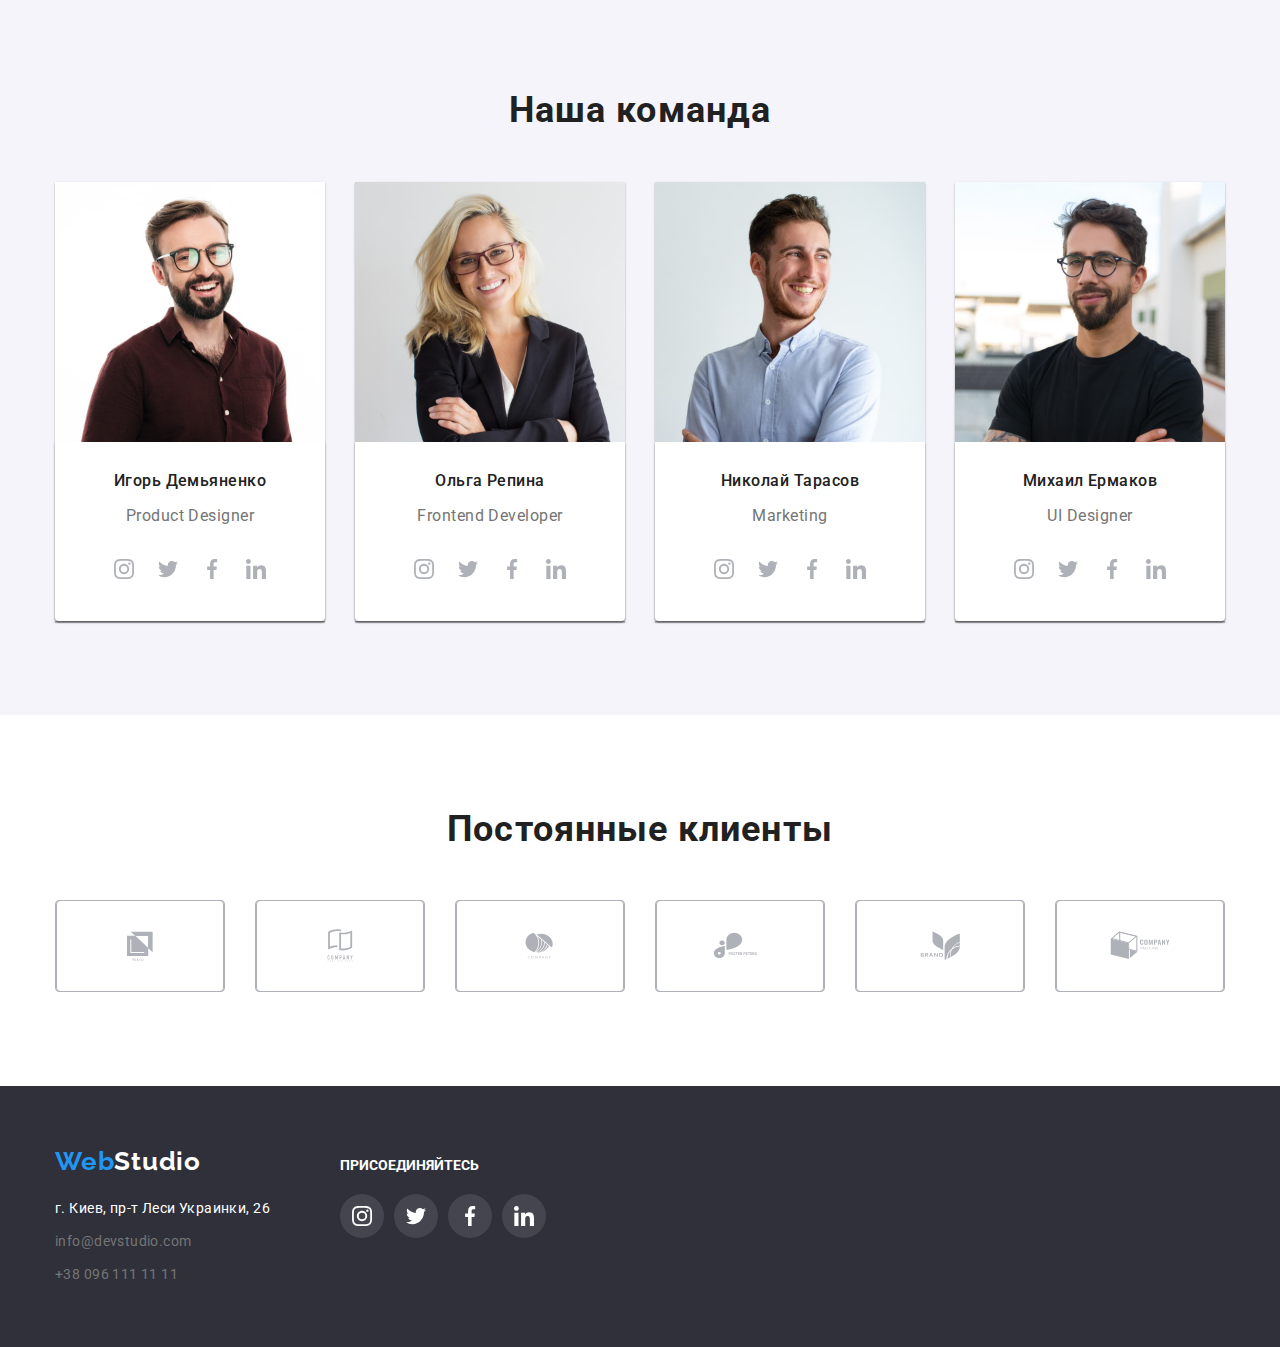
==== commit eea460cf: "виправляє іконки" ====
--- a/index.html
+++ b/index.html
@@ -36,7 +36,7 @@
                 </li>
                 <li class="header-contacts-item">
                     <a href="tel:+380961111111" class="header-contacts link">
-                    <a class="studio-link" href="">
+                    <a class="studio-link link" href="">
                        <svg class="studio-icon" width="10" height="16">
                         <use href="./images/sprite.svg#icon-smartphone"></use>
                     </svg>
@@ -60,7 +60,7 @@
                 <ul class="advantage list">
                     <li class="advantage-item">
                         <div class="features">
-                            <svg class="feature-svg" width="70" hight="70">
+                            <svg class="feature-svg" width="70" height="70">
                                  <use href="./images/sprite.svg#icon-antenna-1">
                                 #shadow-root (closed)
                                 </use>
@@ -71,7 +71,7 @@
                     </li>
                     <li class="advantage-item">
                         <div class="features">
-                            <svg class="feature-svg" width="70" hight="70">
+                            <svg class="feature-svg" width="70" height="70">
                                  <use href="./images/sprite.svg#icon-clock-1">
                                 #shadow-root (closed)
                                 </use>
@@ -82,7 +82,7 @@
                     </li>
                     <li class="advantage-item">
                         <div class="features">
-                            <svg class="feature-svg" width="70" hight="70">
+                            <svg class="feature-svg" width="70" height="70">
                                  <use href="./images/sprite.svg#icon-diagram-1">
                                 #shadow-root (closed)
                                 </use>
@@ -93,7 +93,7 @@
                     </li>
                     <li class="advantage-item">
                         <div class="features">
-                            <svg class="feature-svg" width="70" hight="70">
+                            <svg class="feature-svg" width="70" height="70">
                                  <use href="./images/sprite.svg#icon-astronaut-1">
                                 #shadow-root (closed)
                                 </use>
@@ -295,10 +295,10 @@
         <section class="section">
             <div class="container">
                 <h3 class="section-title">Постоянные клиенты</h3>
-                <ul class="clients-list list">
-                    <li class="clients-item">
-                        <a class="clients-link" href="./index.html" aria-label="Company Logo">
-                            <svg class="clients-icon" width="106" heigh="60">
+                <ul class="clients list">
+                    <li class="clients-item">
+                        <a class="clients-link" href="./index.html" aria-label="Company Logo">
+                            <svg class="clients-icon" width="106" height="60">
                                 <use href="./images/sprite.svg#icon-Client-1">
                                     #shadow-root (closed)
                                     <symbol id="icon-Client-1" viewBox="0 0 59 32">
@@ -310,35 +310,35 @@
                     </li>
                     <li class="clients-item">
                         <a class="clients-link" href="./index.html" aria-label="Company Logo">
-                            <svg class="clients-icon" width="106" heigh="60">
+                            <svg class="clients-icon" width="106" height="60">
                                 <use href="./images/sprite.svg#icon-Client-2"></use>
                             </svg>  
                         </a>
                     </li>
                     <li class="clients-item">
                         <a class="clients-link" href="./index.html" aria-label="Company Logo">
-                            <svg class="clients-icon" width="106" heigh="60">
+                            <svg class="clients-icon" width="106" height="60">
                                 <use href="./images/sprite.svg#icon-Client-3"></use>
                             </svg>  
                         </a>
                     </li>
                     <li class="clients-item">
                         <a class="clients-link" href="./index.html" aria-label="Company Logo">
-                            <svg class="clients-icon" width="106" heigh="60">
+                            <svg class="clients-icon" width="106" height="60">
                                 <use href="./images/sprite.svg#icon-Client-4"></use>
                             </svg>  
                         </a>
                     </li>
                     <li class="clients-item">
                         <a class="clients-link" href="./index.html" aria-label="Company Logo">
-                            <svg class="clients-icon" width="106" heigh="60">
+                            <svg class="clients-icon" width="106" height="60">
                                 <use href="./images/sprite.svg#icon-Client-5"></use>
                             </svg>  
                         </a>
                     </li>
                     <li class="clients-item">
                         <a class="clients-link" href="./index.html" aria-label="Company Logo">
-                            <svg class="clients-icon" width="106" heigh="60">
+                            <svg class="clients-icon" width="106" height="60">
                                 <use href="./images/sprite.svg#icon-Client-6"></use>
                             </svg>  
                         </a>
--- a/css/styles.css
+++ b/css/styles.css
@@ -4,7 +4,9 @@
     --accent-color: #2196F3;
     --gray-background: #F5F4FA;
     --main-color: #FFFFFF;
-    --icon-color: #AFB1B8; 
+    --icon-color: #AFB1B8;
+    --icon-color-background: #44454E;
+    
 
     --section-background: #E5E5E5;
     --footer--header-background: #2F303A;
@@ -358,8 +360,10 @@
 .features {
     display: flex;
     justify-content: center;
+    align-items: center;
+    height: 120px;
+    width: 270px;
     background-color: var(--gray-background);
-
     margin-bottom: 30px;
 }
 
@@ -470,13 +474,12 @@
 
 .socials-icon {
     fill: currentColor;
-
 }
 
 
 
 /*Клиенты*/
-.clients-list {
+.clients {
     display: flex;
     flex-wrap: wrap;
     /*justify-content: center;
@@ -484,13 +487,26 @@
     cursor: pointer;
 }
 
-
-.clients-link:hover,
-.link-client:focus {
-    border: 1px solid var(--accent-color);
-    background-color: var(--main-color);
+.clients-link {
+    display: flex;
+    align-items: center;
+    justify-content: center;
+
+    width: 170px;
+    height: 92px;
+
+    border: 1px solid var(--icon-color);
+    border-radius: 4px;
+}
+
+.clients-link:hover {
+    border-color: var(--accent-color);
+}
+
+.clients-link:hover .clients-icon,
+.clients-link:focus .clients-icon {
     fill: var(--accent-color);
-  }
+} 
 
 .clients-item {
     display: flex;
@@ -756,7 +772,7 @@
 
     width: 44px;
     height: 44px;
-    background-color: var(--primary-text-color);
+    background-color: var(--icon-color-background);
     color: var(--main-color);
 
     border-radius: 50%;
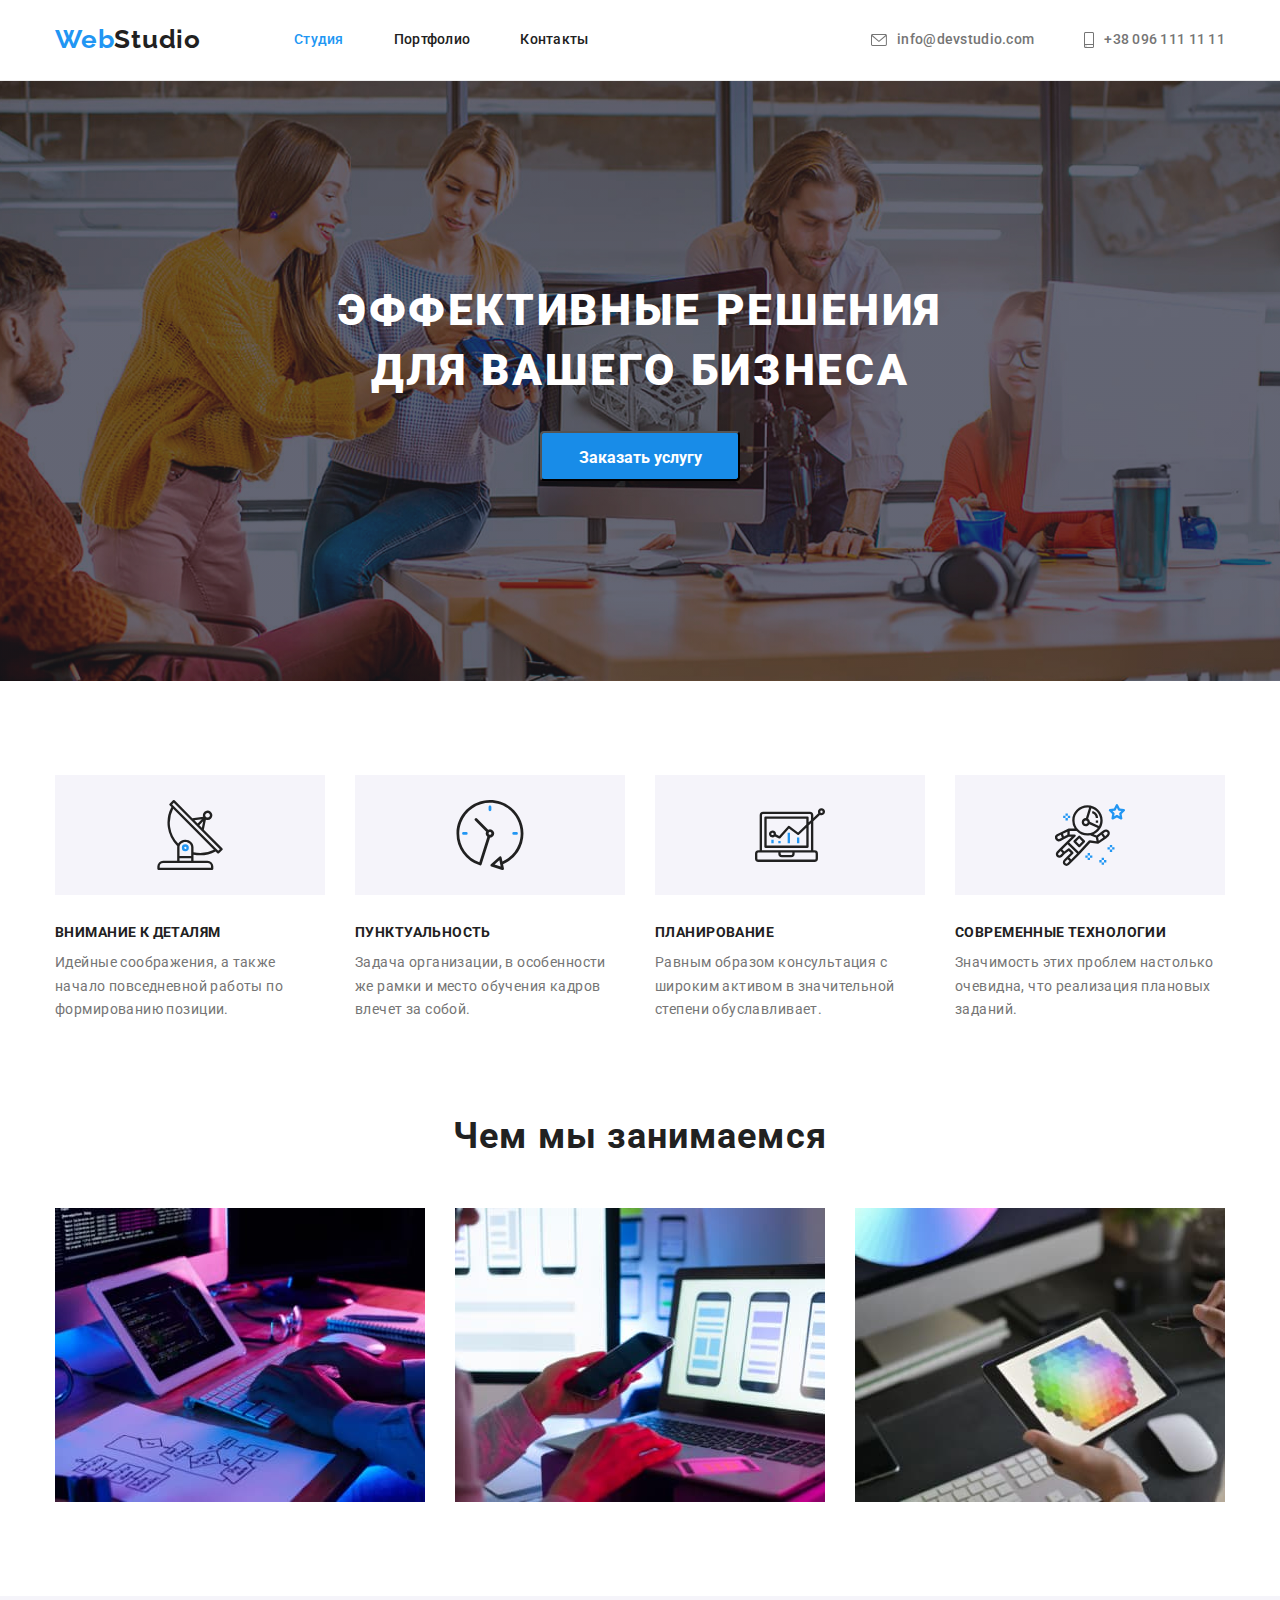
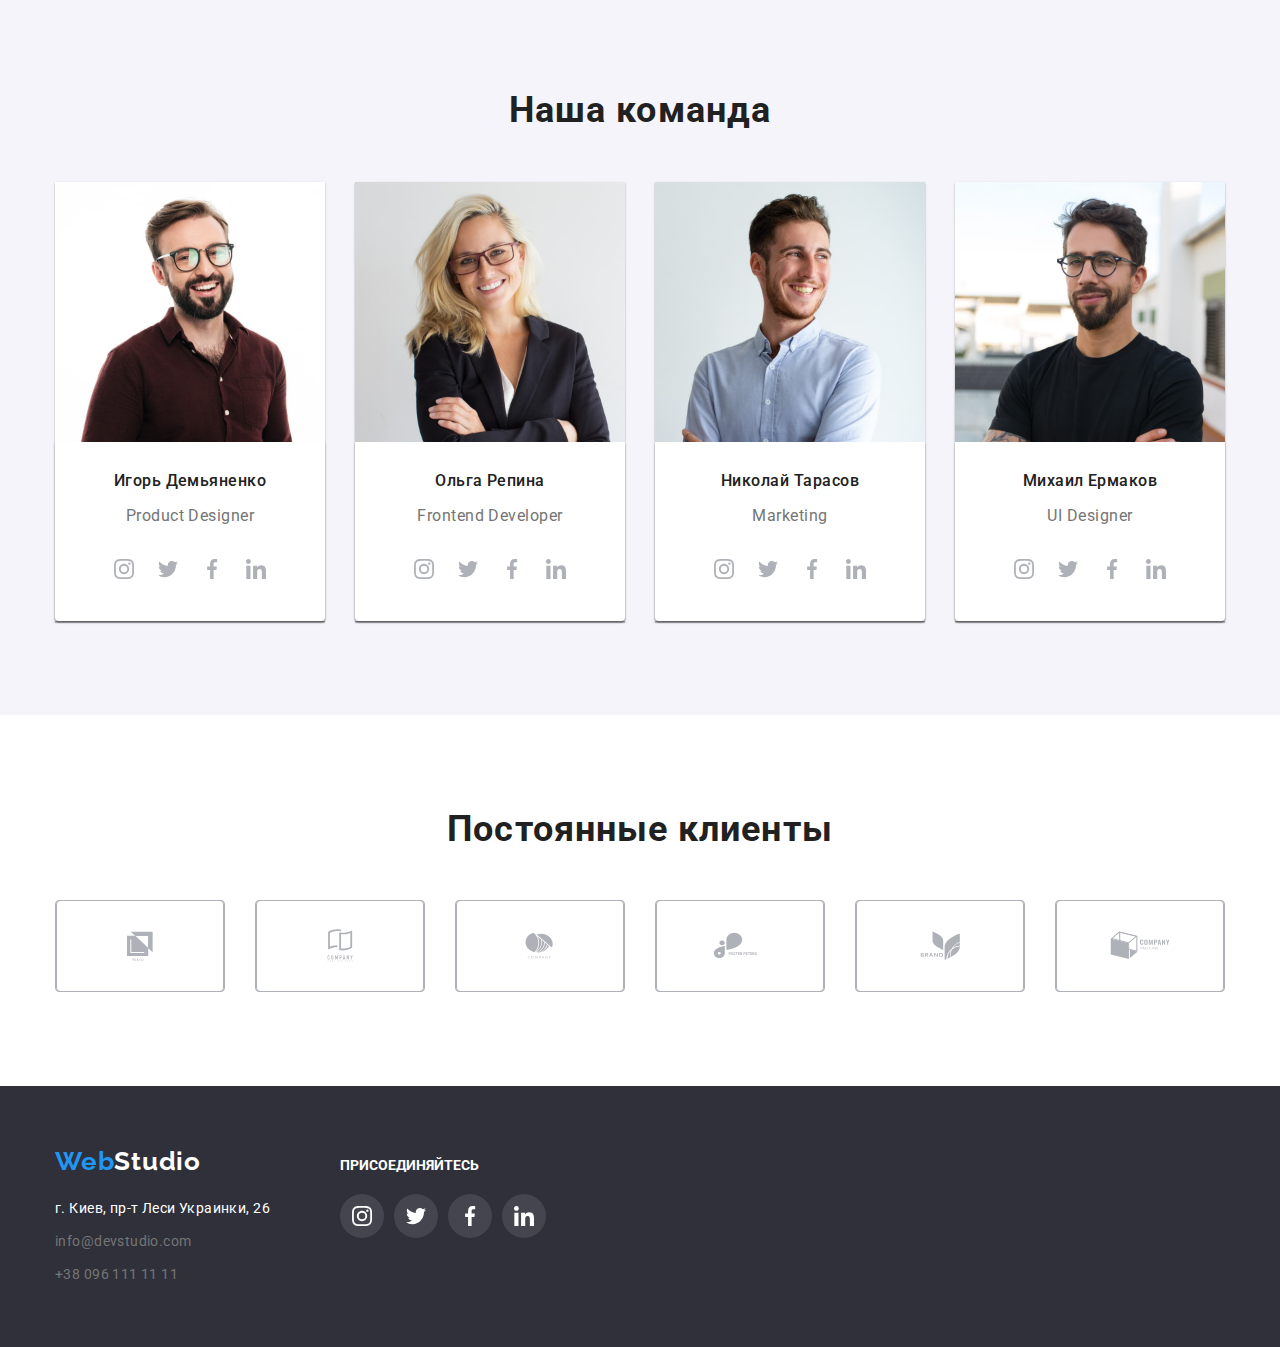
==== commit 9be7d99e: "додає синій колір до іконок "особливості"" ====
--- a/index.html
+++ b/index.html
@@ -61,7 +61,7 @@
                     <li class="advantage-item">
                         <div class="features">
                             <svg class="feature-svg" width="70" height="70">
-                                 <use href="./images/sprite.svg#icon-antenna-1">
+                                 <use href="./images/sprite.svg#icon-antenna">
                                 #shadow-root (closed)
                                 </use>
                             </svg>
@@ -72,7 +72,7 @@
                     <li class="advantage-item">
                         <div class="features">
                             <svg class="feature-svg" width="70" height="70">
-                                 <use href="./images/sprite.svg#icon-clock-1">
+                                 <use href="./images/sprite.svg#icon-clock">
                                 #shadow-root (closed)
                                 </use>
                             </svg>
@@ -83,7 +83,7 @@
                     <li class="advantage-item">
                         <div class="features">
                             <svg class="feature-svg" width="70" height="70">
-                                 <use href="./images/sprite.svg#icon-diagram-1">
+                                 <use href="./images/sprite.svg#icon-diagram">
                                 #shadow-root (closed)
                                 </use>
                             </svg>
@@ -94,7 +94,7 @@
                     <li class="advantage-item">
                         <div class="features">
                             <svg class="feature-svg" width="70" height="70">
-                                 <use href="./images/sprite.svg#icon-astronaut-1">
+                                 <use href="./images/sprite.svg#icon-astronaut">
                                 #shadow-root (closed)
                                 </use>
                             </svg>
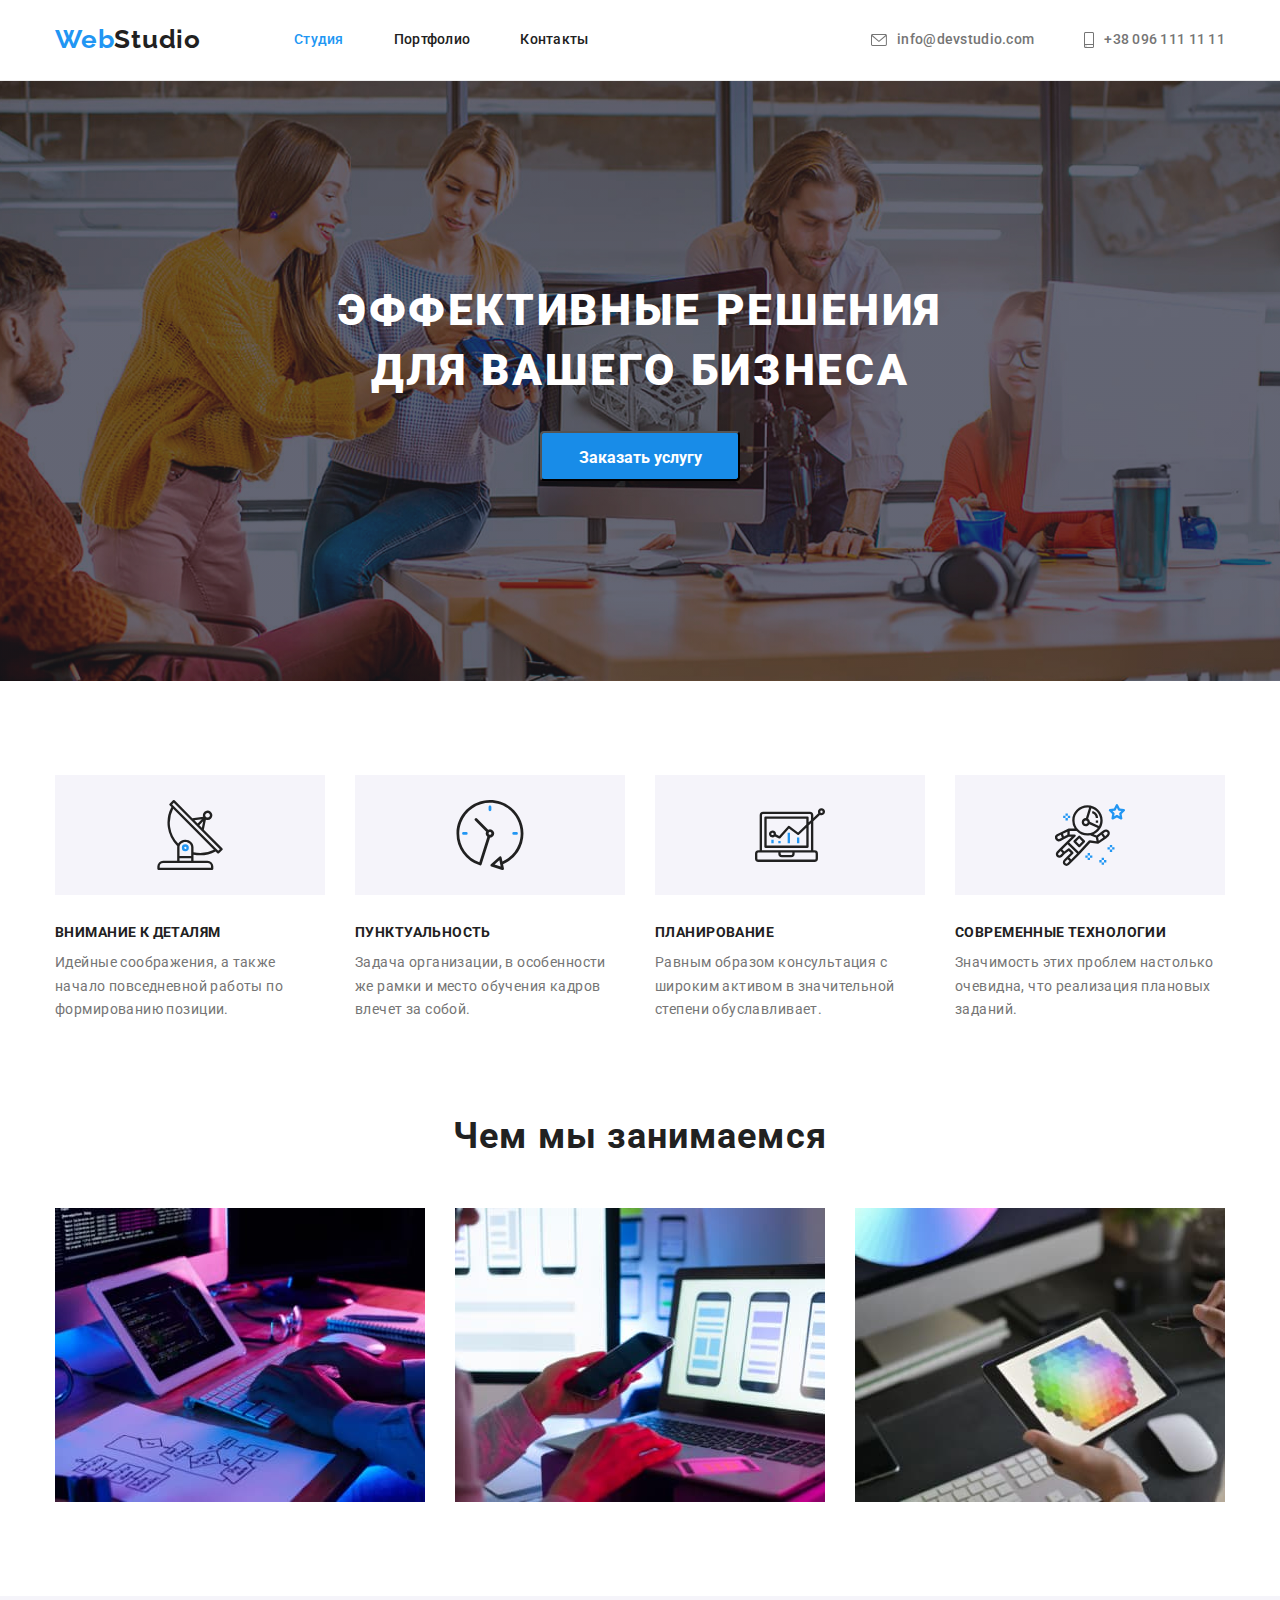
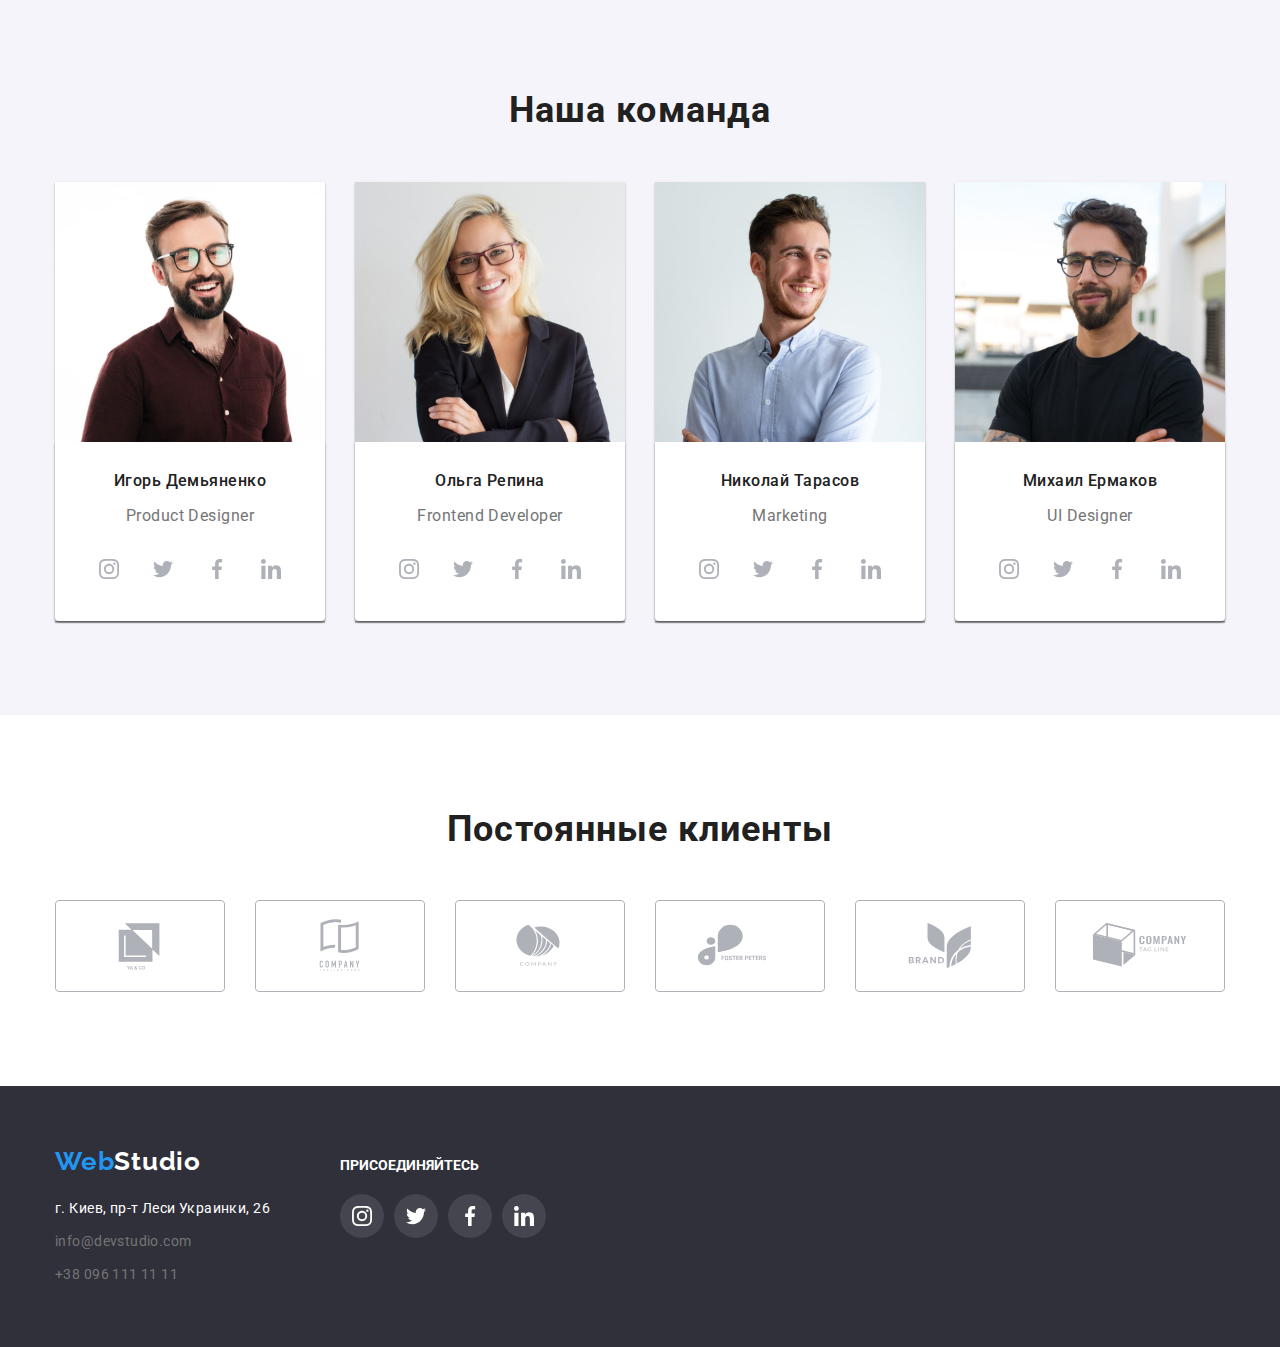
==== commit dd492df7: "виправляє помилки після перевірки ДЗ4" ====
--- a/index.html
+++ b/index.html
@@ -29,16 +29,15 @@
                 <li class="header-contacts-item">
                     <a href="mailto:info@devstudio.com" class="header-contacts link">
                     <svg class="studio-icon" width="16" height="12">
-                        <use href="./images/sprite.svg#icon-envelope-hover"></use>
+                        <use href="./images/icons.svg#icon-envelope-hover"></use>
                      </svg>
                      info@devstudio.com
                     </a>
                 </li>
                 <li class="header-contacts-item">
-                    <a href="tel:+380961111111" class="header-contacts link">
-                    <a class="studio-link link" href="">
-                       <svg class="studio-icon" width="10" height="16">
-                        <use href="./images/sprite.svg#icon-smartphone"></use>
+                    <a class="studio-link link" href="tel:+380961111111">
+                        <svg class="studio-icon" width="10" height="16">
+                        <use href="./images/icons.svg#icon-smartphone"></use>
                     </svg>
                     +38 096 111 11 11
                     </a>
@@ -61,8 +60,7 @@
                     <li class="advantage-item">
                         <div class="features">
                             <svg class="feature-svg" width="70" height="70">
-                                 <use href="./images/sprite.svg#icon-antenna">
-                                #shadow-root (closed)
+                                 <use href="./images/icons.svg#icon-antenna">
                                 </use>
                             </svg>
                         </div>
@@ -72,8 +70,7 @@
                     <li class="advantage-item">
                         <div class="features">
                             <svg class="feature-svg" width="70" height="70">
-                                 <use href="./images/sprite.svg#icon-clock">
-                                #shadow-root (closed)
+                                 <use href="./images/icons.svg#icon-clock">
                                 </use>
                             </svg>
                         </div>
@@ -83,8 +80,7 @@
                     <li class="advantage-item">
                         <div class="features">
                             <svg class="feature-svg" width="70" height="70">
-                                 <use href="./images/sprite.svg#icon-diagram">
-                                #shadow-root (closed)
+                                 <use href="./images/icons.svg#icon-diagram">
                                 </use>
                             </svg>
                         </div>
@@ -94,8 +90,7 @@
                     <li class="advantage-item">
                         <div class="features">
                             <svg class="feature-svg" width="70" height="70">
-                                 <use href="./images/sprite.svg#icon-astronaut">
-                                #shadow-root (closed)
+                                 <use href="./images/icons.svg#icon-astronaut">
                                 </use>
                             </svg>
                         </div>
@@ -141,30 +136,30 @@
                             <p class="project-type">Product Designer</p>
                             <ul class="socials list">
                                 <li class="socials-icons">
-                                    <a class="social-link" href aria-label="instagram" target="_blank">
-                                        <svg class="socials-icon" width="20" heigh="20">
-                                            <use href="./images/sprite.svg#icon-instagram-2"></use>
-                                        </svg>
-                                    </a>
-                                </li>
-                                <li class="socials-icons">
-                                    <a class="social-link" href aria-label="twitter" target="_blank">
-                                        <svg class="socials-icon" width="20" heigh="20">
-                                            <use href="./images/sprite.svg#icon-twitter-1"></use>
-                                        </svg>
-                                    </a>
-                                </li>
-                                <li class="socials-icons">
-                                    <a class="social-link" href aria-label="facebook" target="_blank">
-                                        <svg class="socials-icon" width="20" heigh="20">
-                                            <use href="./images/sprite.svg#icon-facebook-1"></use>
-                                        </svg>
-                                    </a>
-                                </li>
-                                <li class="socials-icons">
-                                    <a class="social-link" href aria-label="linkedin" target="_blank">
-                                        <svg class="socials-icon" width="20" heigh="20">
-                                            <use href="./images/sprite.svg#icon-linkedin-1"></use>
+                                    <a class="social-link" href="" aria-label="instagram" target="_blank">
+                                        <svg class="socials-icon" width="20" height="20">
+                                            <use href="./images/icons.svg#icon-instagram-2"></use>
+                                        </svg>
+                                    </a>
+                                </li>
+                                <li class="socials-icons">
+                                    <a class="social-link" href="" aria-label="twitter" target="_blank">
+                                        <svg class="socials-icon" width="20" height="20">
+                                            <use href="./images/icons.svg#icon-twitter-1"></use>
+                                        </svg>
+                                    </a>
+                                </li>
+                                <li class="socials-icons">
+                                    <a class="social-link" href="" aria-label="facebook" target="_blank">
+                                        <svg class="socials-icon" width="20" height="20">
+                                            <use href="./images/icons.svg#icon-facebook-1"></use>
+                                        </svg>
+                                    </a>
+                                </li>
+                                <li class="socials-icons">
+                                    <a class="social-link" href="" aria-label="linkedin" target="_blank">
+                                        <svg class="socials-icon" width="20" height="20">
+                                            <use href="./images/icons.svg#icon-linkedin-1"></use>
                                         </svg>
                                     </a>
                                 </li>
@@ -180,30 +175,30 @@
                             <p class="project-type">Frontend Developer</p>
                             <ul class="socials list">
                                 <li class="socials-icons">
-                                    <a class="social-link" href aria-label="instagram" target="_blank">
-                                        <svg class="socials-icon" width="20" heigh="20">
-                                            <use href="./images/sprite.svg#icon-instagram-2"></use>
-                                        </svg>
-                                    </a>
-                                </li>
-                                <li class="socials-icons">
-                                    <a class="social-link" href aria-label="twitter" target="_blank">
-                                        <svg class="socials-icon" width="20" heigh="20">
-                                            <use href="./images/sprite.svg#icon-twitter-1"></use>
-                                        </svg>
-                                    </a>
-                                </li>
-                                <li class="socials-icons">
-                                    <a class="social-link" href aria-label="facebook" target="_blank">
-                                        <svg class="socials-icon" width="20" heigh="20">
-                                            <use href="./images/sprite.svg#icon-facebook-1"></use>
-                                        </svg>
-                                    </a>
-                                </li>
-                                <li class="socials-icons">
-                                    <a class="social-link" href aria-label="linkedin" target="_blank">
-                                        <svg class="socials-icon" width="20" heigh="20">
-                                            <use href="./images/sprite.svg#icon-linkedin-1"></use>
+                                    <a class="social-link" href="" aria-label="instagram" target="_blank">
+                                        <svg class="socials-icon" width="20" height="20">
+                                            <use href="./images/icons.svg#icon-instagram-2"></use>
+                                        </svg>
+                                    </a>
+                                </li>
+                                <li class="socials-icons">
+                                    <a class="social-link" href="" aria-label="twitter" target="_blank">
+                                        <svg class="socials-icon" width="20" height="20">
+                                            <use href="./images/icons.svg#icon-twitter-1"></use>
+                                        </svg>
+                                    </a>
+                                </li>
+                                <li class="socials-icons">
+                                    <a class="social-link" href="" aria-label="facebook" target="_blank">
+                                        <svg class="socials-icon" width="20" height="20">
+                                            <use href="./images/icons.svg#icon-facebook-1"></use>
+                                        </svg>
+                                    </a>
+                                </li>
+                                <li class="socials-icons">
+                                    <a class="social-link" href="" aria-label="linkedin" target="_blank">
+                                        <svg class="socials-icon" width="20" height="20">
+                                            <use href="./images/icons.svg#icon-linkedin-1"></use>
                                         </svg>
                                     </a>
                                 </li>
@@ -219,30 +214,30 @@
                             <p class="project-type">Marketing</p>
                             <ul class="socials list">
                                 <li class="socials-icons">
-                                    <a class="social-link" href aria-label="instagram" target="_blank">
-                                        <svg class="socials-icon" width="20" heigh="20">
-                                            <use href="./images/sprite.svg#icon-instagram-2"></use>
-                                        </svg>
-                                    </a>
-                                </li>
-                                <li class="socials-icons">
-                                    <a class="social-link" href aria-label="twitter" target="_blank">
-                                        <svg class="socials-icon" width="20" heigh="20">
-                                            <use href="./images/sprite.svg#icon-twitter-1"></use>
-                                        </svg>
-                                    </a>
-                                </li>
-                                <li class="socials-icons">
-                                    <a class="social-link" href aria-label="facebook" target="_blank">
-                                        <svg class="socials-icon" width="20" heigh="20">
-                                            <use href="./images/sprite.svg#icon-facebook-1"></use>
-                                        </svg>
-                                    </a>
-                                </li>
-                                <li class="socials-icons">
-                                    <a class="social-link" href aria-label="linkedin" target="_blank">
-                                        <svg class="socials-icon" width="20" heigh="20">
-                                            <use href="./images/sprite.svg#icon-linkedin-1"></use>
+                                    <a class="social-link" href="" aria-label="instagram" target="_blank">
+                                        <svg class="socials-icon" width="20" height="20">
+                                            <use href="./images/icons.svg#icon-instagram-2"></use>
+                                        </svg>
+                                    </a>
+                                </li>
+                                <li class="socials-icons">
+                                    <a class="social-link" href="" aria-label="twitter" target="_blank">
+                                        <svg class="socials-icon" width="20" height="20">
+                                            <use href="./images/icons.svg#icon-twitter-1"></use>
+                                        </svg>
+                                    </a>
+                                </li>
+                                <li class="socials-icons">
+                                    <a class="social-link" href="" aria-label="facebook" target="_blank">
+                                        <svg class="socials-icon" width="20" height="20">
+                                            <use href="./images/icons.svg#icon-facebook-1"></use>
+                                        </svg>
+                                    </a>
+                                </li>
+                                <li class="socials-icons">
+                                    <a class="social-link" href="" aria-label="linkedin" target="_blank">
+                                        <svg class="socials-icon" width="20" height="20">
+                                            <use href="./images/icons.svg#icon-linkedin-1"></use>
                                         </svg>
                                     </a>
                                 </li>
@@ -258,30 +253,30 @@
                             <p class="project-type">UI Designer</p>
                             <ul class="socials list">
                                 <li class="socials-icons">
-                                    <a class="social-link" href aria-label="instagram" target="_blank">
-                                        <svg class="socials-icon" width="20" heigh="20">
-                                            <use href="./images/sprite.svg#icon-instagram-2"></use>
-                                        </svg>
-                                    </a>
-                                </li>
-                                <li class="socials-icons">
-                                    <a class="social-link" href aria-label="twitter" target="_blank">
-                                        <svg class="socials-icon" width="20" heigh="20">
-                                            <use href="./images/sprite.svg#icon-twitter-1"></use>
-                                        </svg>
-                                    </a>
-                                </li>
-                                <li class="socials-icons">
-                                    <a class="social-link" href aria-label="facebook" target="_blank">
-                                        <svg class="socials-icon" width="20" heigh="20">
-                                            <use href="./images/sprite.svg#icon-facebook-1"></use>
-                                        </svg>
-                                    </a>
-                                </li>
-                                <li class="socials-icons">
-                                    <a class="social-link" href aria-label="linkedin" target="_blank">
-                                        <svg class="socials-icon" width="20" heigh="20">
-                                            <use href="./images/sprite.svg#icon-linkedin-1"></use>
+                                    <a class="social-link" href="" aria-label="instagram" target="_blank">
+                                        <svg class="socials-icon" width="20" height="20">
+                                            <use href="./images/icons.svg#icon-instagram-2"></use>
+                                        </svg>
+                                    </a>
+                                </li>
+                                <li class="socials-icons">
+                                    <a class="social-link" href="" aria-label="twitter" target="_blank">
+                                        <svg class="socials-icon" width="20" height="20">
+                                            <use href="./images/icons.svg#icon-twitter-1"></use>
+                                        </svg>
+                                    </a>
+                                </li>
+                                <li class="socials-icons">
+                                    <a class="social-link" href="" aria-label="facebook" target="_blank">
+                                        <svg class="socials-icon" width="20" height="20">
+                                            <use href="./images/icons.svg#icon-facebook-1"></use>
+                                        </svg>
+                                    </a>
+                                </li>
+                                <li class="socials-icons">
+                                    <a class="social-link" href="" aria-label="linkedin" target="_blank">
+                                        <svg class="socials-icon" width="20" height="20">
+                                            <use href="./images/icons.svg#icon-linkedin-1"></use>
                                         </svg>
                                     </a>
                                 </li>
@@ -299,47 +294,42 @@
                     <li class="clients-item">
                         <a class="clients-link" href="./index.html" aria-label="Company Logo">
                             <svg class="clients-icon" width="106" height="60">
-                                <use href="./images/sprite.svg#icon-Client-1">
-                                    #shadow-root (closed)
-                                    <symbol id="icon-Client-1" viewBox="0 0 59 32">
-                                        <path d="m24.348 8 2.438 2.308-4.524-.003v11.196h11.826V17.22l2.435 2.305V8H24.349zm9.632 8.949-6.911-6.543h6.911v6.543zm-2.146 2.914h-7.702v-7.53h.544v7.02h7.157v.51zm-5.883 3.128h.238l-.414.781v.455h-.216v-.455l-.415-.781h.239l.285.586.285-.586zm.357 1.236.1-.288h.479l.101.288h.224l-.468-1.236h-.193l-.467 1.236h.223zm.34-.974.179.513h-.358l.179-.513zm1.133.484a.325.325 0 0 0 .063.411c.073.065.172.097.294.097s.228-.033.316-.099l.07.082h.239l-.182-.215a.618.618 0 0 0 .107-.374h-.179a.49.49 0 0 1-.052.227l-.239-.282.084-.061c.059-.043.102-.086.128-.129s.039-.091.039-.143c0-.078-.029-.143-.087-.196s-.131-.08-.221-.08c-.1 0-.179.028-.238.085s-.088.133-.088.229c0 .04.009.081.028.123s.053.094.101.155a.726.726 0 0 0-.184.171zm.558.273a.32.32 0 0 1-.195.07c-.062 0-.111-.018-.148-.053s-.055-.082-.055-.139c0-.066.034-.125.102-.177l.026-.019.27.318zm-.222-.548c-.058-.072-.087-.132-.087-.179 0-.041.012-.076.036-.103s.056-.041.096-.041c.037 0 .068.012.093.035s.037.05.037.082a.153.153 0 0 1-.053.12l-.026.021-.094.065zm2.013.672a.498.498 0 0 1-.339.11.453.453 0 0 1-.434-.27.723.723 0 0 1-.064-.3v-.115c0-.117.021-.219.062-.308s.101-.157.177-.206a.5.5 0 0 1 .268-.072c.136 0 .246.037.329.111s.132.179.145.314h-.214c-.01-.089-.036-.153-.078-.192s-.102-.059-.183-.059c-.093 0-.165.034-.216.103s-.075.168-.076.3v.11c0 .134.024.235.071.306s.118.105.211.105c.084 0 .148-.019.19-.057s.069-.101.081-.189h.214a.445.445 0 0 1-.146.309zm1.262-.173a.76.76 0 0 0 .063-.319v-.069c-.001-.121-.022-.226-.065-.317a.477.477 0 0 0-.448-.282.482.482 0 0 0-.449.285.748.748 0 0 0-.064.319v.07c.001.118.022.223.065.313s.104.161.182.21a.497.497 0 0 0 .268.073c.101 0 .191-.024.268-.073s.138-.119.18-.211zm-.23-.699a.539.539 0 0 1 .078.315v.065c0 .139-.026.245-.077.318s-.124.109-.219.109c-.094 0-.168-.037-.221-.111s-.079-.179-.079-.315v-.071c.001-.133.028-.236.08-.308s.125-.11.218-.11c.095 0 .168.037.22.11z"/>
-                                    </symbol>
-                                </use>
-                            </svg>  
-                        </a>
-                    </li>
-                    <li class="clients-item">
-                        <a class="clients-link" href="./index.html" aria-label="Company Logo">
-                            <svg class="clients-icon" width="106" height="60">
-                                <use href="./images/sprite.svg#icon-Client-2"></use>
-                            </svg>  
-                        </a>
-                    </li>
-                    <li class="clients-item">
-                        <a class="clients-link" href="./index.html" aria-label="Company Logo">
-                            <svg class="clients-icon" width="106" height="60">
-                                <use href="./images/sprite.svg#icon-Client-3"></use>
-                            </svg>  
-                        </a>
-                    </li>
-                    <li class="clients-item">
-                        <a class="clients-link" href="./index.html" aria-label="Company Logo">
-                            <svg class="clients-icon" width="106" height="60">
-                                <use href="./images/sprite.svg#icon-Client-4"></use>
-                            </svg>  
-                        </a>
-                    </li>
-                    <li class="clients-item">
-                        <a class="clients-link" href="./index.html" aria-label="Company Logo">
-                            <svg class="clients-icon" width="106" height="60">
-                                <use href="./images/sprite.svg#icon-Client-5"></use>
-                            </svg>  
-                        </a>
-                    </li>
-                    <li class="clients-item">
-                        <a class="clients-link" href="./index.html" aria-label="Company Logo">
-                            <svg class="clients-icon" width="106" height="60">
-                                <use href="./images/sprite.svg#icon-Client-6"></use>
+                                <use href="./images/icons.svg#icon-Logo"></use>
+                            </svg>  
+                        </a>
+                    </li>
+                    <li class="clients-item">
+                        <a class="clients-link" href="./index.html" aria-label="Company Logo">
+                            <svg class="clients-icon" width="106" height="60">
+                                <use href="./images/icons.svg#icon-Logo1"></use>
+                            </svg>  
+                        </a>
+                    </li>
+                    <li class="clients-item">
+                        <a class="clients-link" href="./index.html" aria-label="Company Logo">
+                            <svg class="clients-icon" width="106" height="60">
+                                <use href="./images/icons.svg#icon-Logo2"></use>
+                            </svg>  
+                        </a>
+                    </li>
+                    <li class="clients-item">
+                        <a class="clients-link" href="./index.html" aria-label="Company Logo">
+                            <svg class="clients-icon" width="106" height="60">
+                                <use href="./images/icons.svg#icon-Logo3"></use>
+                            </svg>  
+                        </a>
+                    </li>
+                    <li class="clients-item">
+                        <a class="clients-link" href="./index.html" aria-label="Company Logo">
+                            <svg class="clients-icon" width="106" height="60">
+                                <use href="./images/icons.svg#icon-Logo4"></use>
+                            </svg>  
+                        </a>
+                    </li>
+                    <li class="clients-item">
+                        <a class="clients-link" href="./index.html" aria-label="Company Logo">
+                            <svg class="clients-icon" width="106" height="60">
+                                <use href="./images/icons.svg#icon-Logo5"></use>
                             </svg>  
                         </a>
                     </li>
@@ -352,67 +342,49 @@
         <div class="container footer-contacts">
             <div class="footer-block">
                 <a href="index.html" lang="en" class="logo-left-footer link">Web<span class="logo-right-down link">Studio</span></a>
-            <address class="address">
-            <ul class="list">
-                <li class="footer-address"><a href="https://goo.gl/maps/m6iM4TvxNRospSLj7" class="contacts link"><span class="contacts-map">г. Киев, пр-т Леси Украинки, 26</span></a></li>
-                <li class="footer-address"><a href="mailto:info@devstudio.com" class="contacts link">info@devstudio.com</a></li>
-                <li class="footer-address"><a href="tel:+380961111111" class="contacts link">+38 096 111 11 11</a></li>
-            </ul>
-            </address>
-        </div>
-        <div class="network-block">
+                <address class="address">
+                <ul class="list">
+                    <li class="footer-address"><a href="https://goo.gl/maps/m6iM4TvxNRospSLj7" class="contacts link"><span class="contacts-map">г. Киев, пр-т Леси Украинки, 26</span></a></li>
+                    <li class="footer-address"><a href="mailto:info@devstudio.com" class="contacts link">info@devstudio.com</a></li>
+                    <li class="footer-address"><a href="tel:+380961111111" class="contacts link">+38 096 111 11 11</a></li>
+                </ul>
+                </address>
+            </div>
+            <div class="network-block">
             <h3 class="footer-title">Присоединяйтесь</h3>
-            <ul class="socials list">
-                <li class="footer-socials-icons">
-                    <a class="footer-social-link" href aria-label="instagram" target="_blank">
-                        <svg class="socials-icon" width="20" heigh="20">
-                            <use href="./images/sprite.svg#icon-instagram-2">
-                                #shadow-root (closed)
-                                <symbol id="icon-instagram-2" viewBox="0 0 32 32">
-                                    <path d="M31.969 9.408c-.075-1.7-.35-2.869-.744-3.882a7.806 7.806 0 0 0-1.851-2.838A7.867 7.867 0 0 0 26.542.844C25.523.45 24.36.175 22.66.1 20.947.019 20.403 0 16.059 0s-4.888.019-6.595.094c-1.7.075-2.869.35-3.882.744a7.803 7.803 0 0 0-2.838 1.85A7.867 7.867 0 0 0 .9 5.52C.506 6.539.231 7.702.156 9.402c-.081 1.713-.1 2.257-.1 6.601s.019 4.888.094 6.595c.075 1.7.35 2.869.744 3.882a7.895 7.895 0 0 0 1.85 2.838 7.867 7.867 0 0 0 2.832 1.844c1.019.394 2.182.669 3.882.744 1.706.075 2.25.094 6.595.094s4.888-.019 6.595-.094c1.7-.075 2.869-.35 3.882-.744a8.184 8.184 0 0 0 4.682-4.682c.394-1.019.669-2.182.744-3.882.075-1.707.094-2.251.094-6.595s-.006-4.888-.081-6.595zm-2.882 13.065c-.069 1.563-.331 2.407-.55 2.969a5.31 5.31 0 0 1-3.038 3.038c-.563.219-1.413.481-2.969.55-1.688.075-2.194.094-6.464.094s-4.782-.019-6.464-.094c-1.563-.069-2.407-.331-2.969-.55a4.926 4.926 0 0 1-1.838-1.194 4.974 4.974 0 0 1-1.194-1.838c-.219-.563-.481-1.413-.55-2.969-.075-1.688-.094-2.194-.094-6.464s.019-4.782.094-6.464c.069-1.563.331-2.407.55-2.969a4.868 4.868 0 0 1 1.2-1.838A4.974 4.974 0 0 1 6.639 3.55c.563-.219 1.413-.481 2.969-.55 1.688-.075 2.194-.094 6.464-.094 4.276 0 4.782.019 6.464.094 1.563.069 2.407.331 2.969.55a4.914 4.914 0 0 1 1.838 1.194 4.974 4.974 0 0 1 1.194 1.838c.219.563.481 1.413.55 2.969.075 1.688.094 2.194.094 6.464s-.019 4.77-.094 6.458z"/>
-                                    <path d="M16.059 7.783c-4.538 0-8.22 3.682-8.22 8.22s3.682 8.22 8.22 8.22c4.539 0 8.22-3.682 8.22-8.22s-3.682-8.22-8.22-8.22zm0 13.552a5.333 5.333 0 0 1 0-10.664 5.333 5.333 0 0 1 0 10.664zM26.524 7.458a1.919 1.919 0 1 1-3.838 0 1.919 1.919 0 0 1 3.838 0z"/>
-                                </symbol>
-                            </use>
-                        </svg>
-                    </a>
-                </li>
-                <li class="footer-socials-icons">
-                    <a class="footer-social-link" href aria-label="twitter" target="_blank">
-                        <svg class="socials-icon" width="20" heigh="20">
-                            <use href="./images/sprite.svg#icon-twitter-1">
-                                #shadow-root (closed)
-                                <symbol id="icon-twitter-1" viewBox="0 0 32 32">
-                                    <path d="M32 6.078c-1.19.522-2.458.868-3.78 1.036a6.523 6.523 0 0 0 2.886-3.626 13.11 13.11 0 0 1-4.16 1.588A6.574 6.574 0 0 0 22.154 3c-3.632 0-6.556 2.948-6.556 6.562 0 .52.044 1.02.152 1.496-5.454-.266-10.28-2.88-13.522-6.862a6.605 6.605 0 0 0-.898 3.316 6.57 6.57 0 0 0 2.914 5.452 6.479 6.479 0 0 1-2.964-.808v.072c0 3.188 2.274 5.836 5.256 6.446a6.548 6.548 0 0 1-1.72.216 5.8 5.8 0 0 1-1.242-.112c.85 2.598 3.262 4.508 6.13 4.57a13.182 13.182 0 0 1-8.134 2.798c-.538 0-1.054-.024-1.57-.09A18.469 18.469 0 0 0 10.064 29c12.072 0 18.672-10 18.672-18.668 0-.29-.01-.57-.024-.848A13.087 13.087 0 0 0 32 6.078z"/>
-                                </symbol> 
-                            </use>
-                        </svg>
-                    </a>
-                </li>
-                <li class="footer-socials-icons">
-                    <a class="footer-social-link" href aria-label="facebook" target="_blank">
-                        <svg class="socials-icon" width="20" heigh="20">
-                            <use href="./images/sprite.svg#icon-facebook-1">
-                                #shadow-root (closed)
-                                <symbol id="icon-facebook-1" viewBox="0 0 32 32">
-                                    <path d="M21.329 5.313h2.921V.225C23.746.156 22.013 0 19.994 0c-4.212 0-7.097 2.649-7.097 7.519V12H8.249v5.688h4.648V32h5.699V17.689h4.46l.708-5.688h-5.169V8.082c.001-1.644.444-2.769 2.735-2.769z"/>
-                                </symbol> 
-                            </use>
-                        </svg>
-                    </a>
-                </li>
-                <li class="footer-socials-icons">
-                    <a class="footer-social-link" href aria-label="linkedin" target="_blank">
-                        <svg class="socials-icon" width="20" heigh="20">
-                            <use href="./images/sprite.svg#icon-linkedin-1">
-                                #shadow-root (closed)
-                                <symbol id="icon-linkedin-1" viewBox="0 0 32 32">
-                                    <path d="M31.992 32v-.001H32V20.263c0-5.741-1.236-10.164-7.948-10.164-3.227 0-5.392 1.771-6.276 3.449h-.093v-2.913h-6.364v21.364h6.627V21.42c0-2.785.528-5.479 3.977-5.479 3.399 0 3.449 3.179 3.449 5.657v10.401h6.62zM.528 10.636h6.635V32H.528V10.636zM3.843 0C1.722 0 0 1.721 0 3.843s1.721 3.879 3.843 3.879c2.121 0 3.843-1.757 3.843-3.879A3.846 3.846 0 0 0 3.843 0z"/>
-                                </symbol>
-                            </use>
-                        </svg>
-                    </a>
-                </li>
-            </ul>
+                <ul class="socials list">
+                    <li class="footer-socials-icons">
+                        <a class="footer-social-link" href="" aria-label="instagram" target="_blank">
+                            <svg class="socials-icon" width="20" height="20">
+                                <use href="./images/icons.svg#icon-instagram-2"></use>
+                            </svg>
+                        </a>
+                    </li>
+                    <li class="footer-socials-icons">
+                        <a class="footer-social-link" href="" aria-label="twitter" target="_blank">
+                            <svg class="socials-icon" width="20" height="20">
+                                <use href="./images/icons.svg#icon-twitter-1"></use>
+                            </svg>
+                        </a>
+                    </li>
+                    <li class="footer-socials-icons">
+                        <a class="footer-social-link" href="" aria-label="facebook" target="_blank">
+                            <svg class="socials-icon" width="20" height="20">
+                                <use href="./images/icons.svg#icon-facebook-1">
+                                    
+                                </use>
+                            </svg>
+                        </a>
+                    </li>
+                    <li class="footer-socials-icons">
+                        <a class="footer-social-link" href="" aria-label="linkedin" target="_blank">
+                            <svg class="socials-icon" width="20" height="20">
+                                <use href="./images/icons.svg#icon-linkedin-1"></use>
+                            </svg>
+                        </a>
+                    </li>
+                </ul>
+            </div>
         </div>
     </footer>
 </body>
--- a/css/styles.css
+++ b/css/styles.css
@@ -144,6 +144,9 @@
     margin-right: 0;
 }
 
+.socials-icons:not(:last-child) {
+    margin-right: 10px;
+}
 
 .site-nav-item { 
     /* margin-right: 50px; */
@@ -267,6 +270,8 @@
 
 .hero {
     background: var(--footer--header-background);
+
+    margin: 0 auto;
     text-align: center;
     padding-top: 200px;
     padding-bottom: 200px;
@@ -277,6 +282,7 @@
     background-image: linear-gradient(to bottom, var(--bg-color-hero), var(--bg-color-hero)), url(../images/HeroImg.jpg);
     background-repeat: no-repeat;
     background-position: center;
+        
     background-size: cover;
     background-color: var(--bg-second-color);
 }  
@@ -492,8 +498,8 @@
     align-items: center;
     justify-content: center;
 
-    width: 170px;
-    height: 92px;
+    width: 100%;
+    height: 100%;
 
     border: 1px solid var(--icon-color);
     border-radius: 4px;
@@ -508,17 +514,17 @@
     fill: var(--accent-color);
 } 
 
+/*
 .clients-item {
-    display: flex;
-    display: flex;
     height: 92px;
-    border-radius: 4px;
-    border: 1px solid var(--icon-color);
-    background-color: var(--main-color);
-    justify-content: center;
     align-items: center;
     width: calc((100% - 150px) / 6);
 
+} */
+
+.clients-item {
+    width: 170px;
+    height: 92px;
 }
 
 .clients-item:not(:last-child) {
@@ -527,16 +533,14 @@
 
 .clients-icon {
     fill: var(--icon-color);
-}
-
-.clients-icon:hover,
-.clients-icon:focus {
-    fill: var(--accent-color);
-}
+
+}
+
 
 /*Button*/
 
 .button {
+    border: transparent;
     display: inline-block;
     min-width: 73px;
     min-height: 38px;
@@ -560,6 +564,9 @@
 .button:focus {
     background-color: var(--accent-color);
     color: var(--main-color);
+    box-shadow: 0px 1px 1px rgba(0, 0, 0, 0.12),
+    0px 4px 4px rgba(0, 0, 0, 0.06),
+    1px 4px 6px rgba(0, 0, 0, 0.16);
 }
 
 .button-hero {
@@ -605,12 +612,10 @@
     margin-right: 8px;
 }
 
-.button-item:hover,
+/* .button-item:hover,
 .button-item:focus {
-    box-shadow: 0px 1px 1px rgba(0, 0, 0, 0.12),
-    0px 4px 4px rgba(0, 0, 0, 0.06),
-    1px 4px 6px rgba(0, 0, 0, 0.16);
-}
+    
+} */
 
 .button-item:last-child {
     margin-right: 0;
@@ -633,12 +638,18 @@
     margin-bottom: 30px;
 }
 
-.project-items:hover {
+/* .project-items:hover {
     box-shadow: 0px 1px 1px rgba(0, 0, 0, 0.12),
     0px 4px 4px rgba(0, 0, 0, 0.06),
     1px 4px 6px rgba(0, 0, 0, 0.16);
 }
-
+*/
+.project-link:hover,
+.project-link:focus {
+    box-shadow: 0px 1px 1px rgba(0, 0, 0, 0.12),
+    0px 4px 4px rgba(0, 0, 0, 0.06),
+    1px 4px 6px rgba(0, 0, 0, 0.16);
+}
 
 .project-items {
     flex-basis: calc((100% - 60px) / 3);
